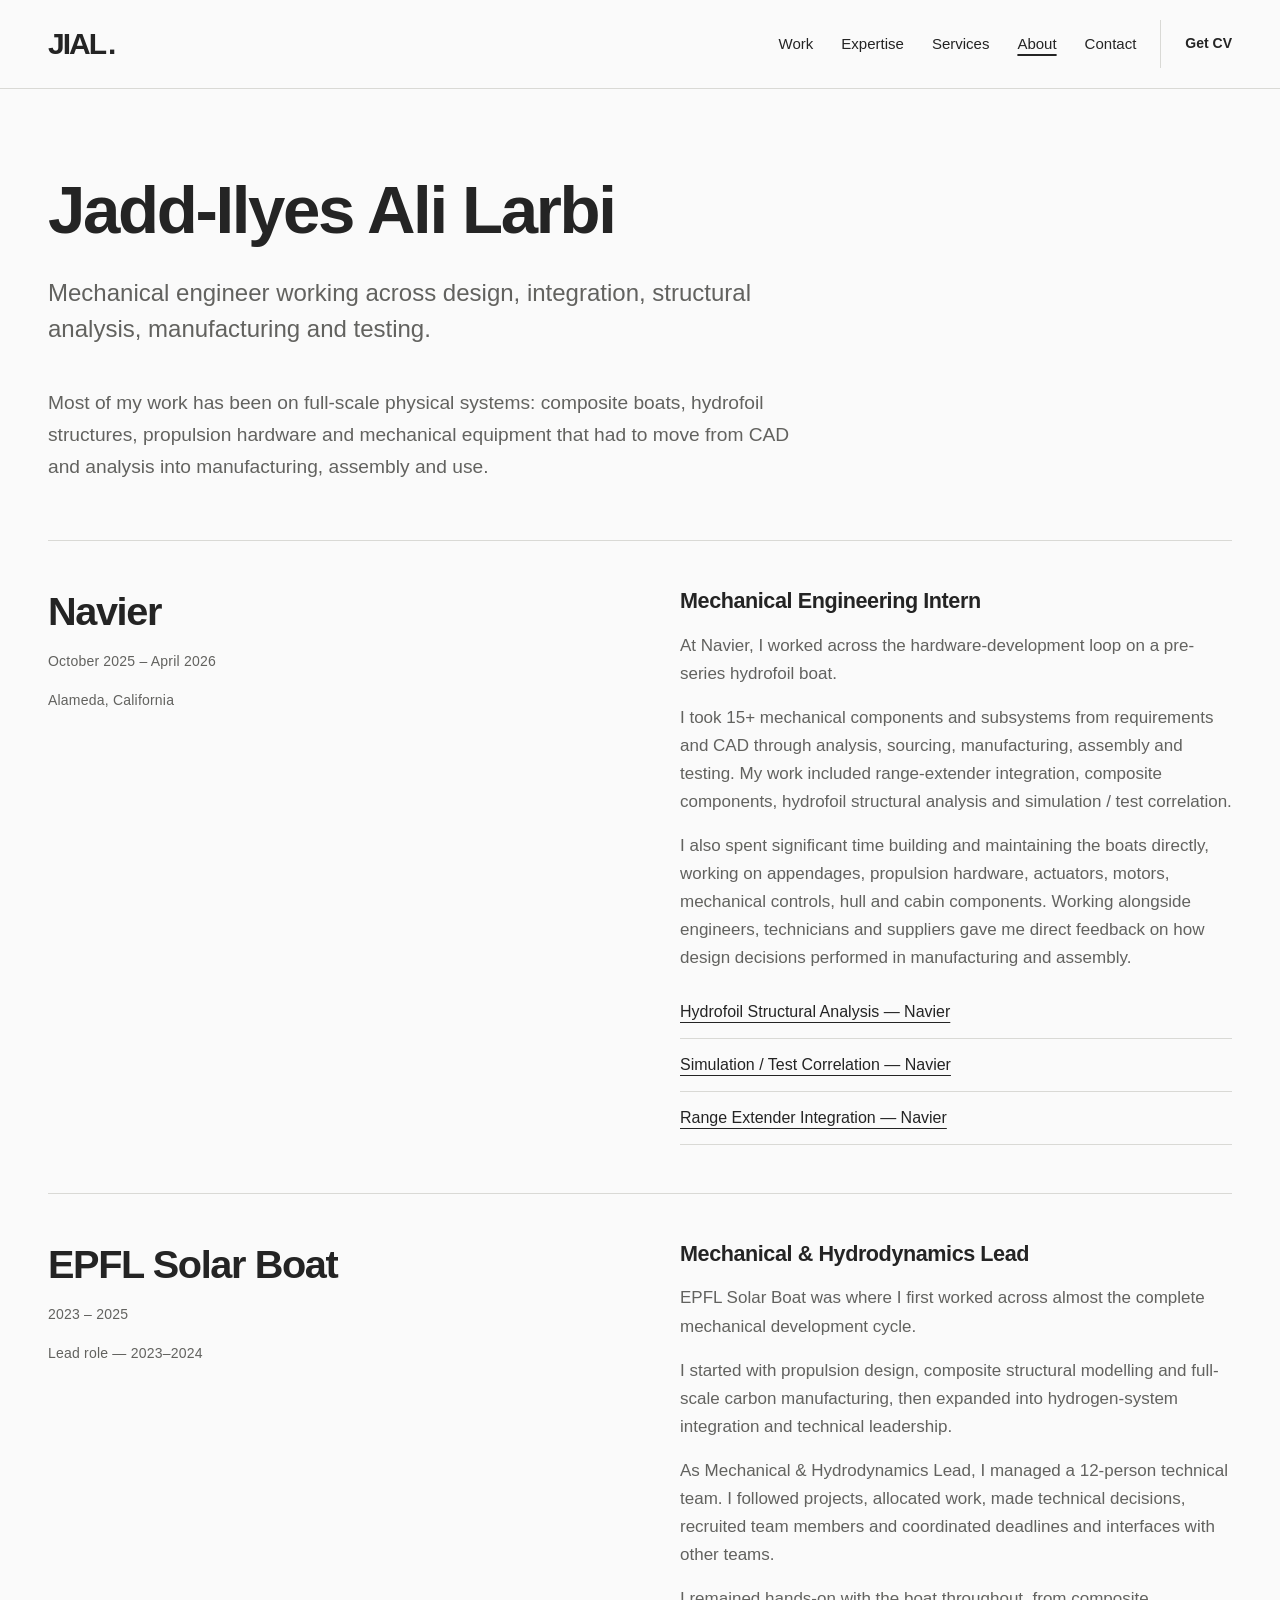
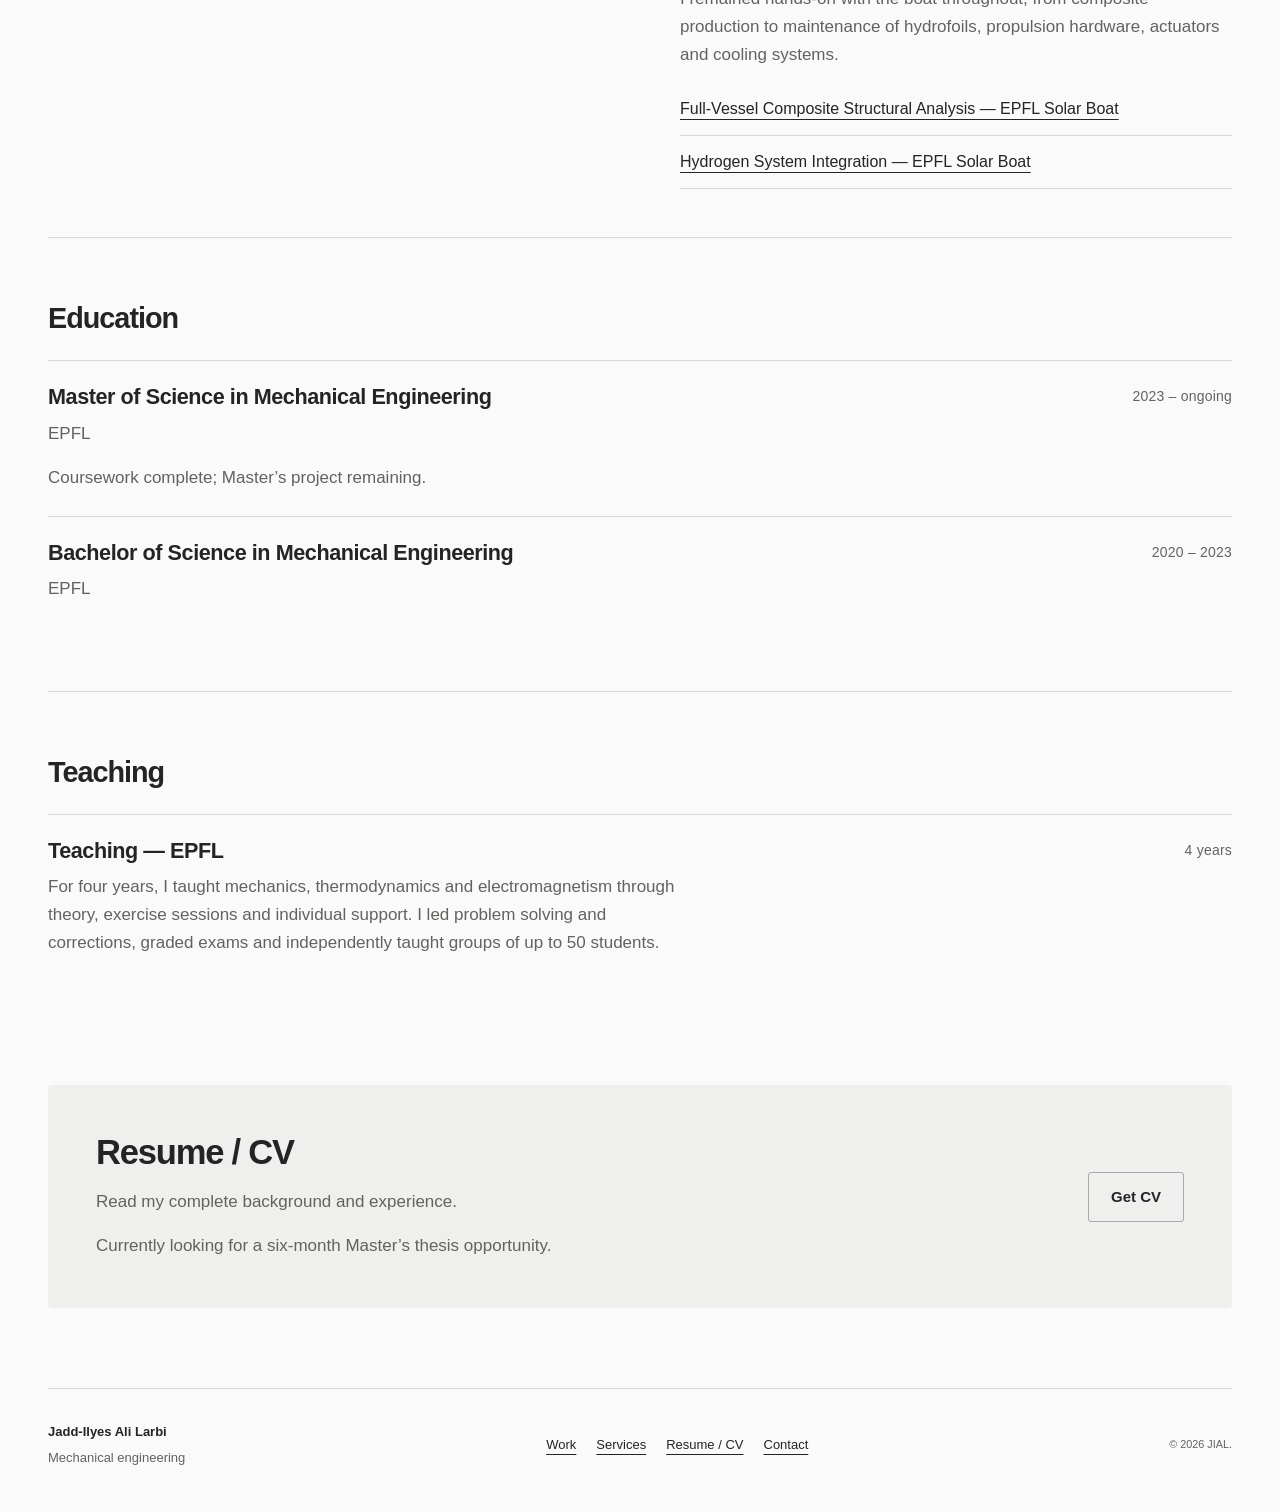
==== about/index.html @ 4fbddee2 "V1 du site" ====
<!doctype html>
<html lang="en"><head><meta charset="utf-8"><meta name="viewport" content="width=device-width, initial-scale=1"><meta name="description" content="Mechanical engineering experience at Navier and EPFL Solar Boat, with an EPFL education and four years of teaching."><meta name="theme-color" content="#fafafa"><meta property="og:title" content="About &amp; CV | JIAL."><meta property="og:description" content="Mechanical engineering experience at Navier and EPFL Solar Boat, with an EPFL education and four years of teaching."><meta property="og:type" content="website"><title>About &amp; CV | Jadd-Ilyes Ali Larbi</title><link rel="stylesheet" href="../site.css"><script defer src="../site.js"></script></head>
<body><a class="skip-link" href="#main">Skip to content</a><header class="site-header"><div class="header-inner"><a class="brand" href="../index.html" aria-label="JIAL. — Home"><span class="brand-word">JIAL</span><span class="brand-period">.</span></a><button class="menu-toggle" aria-expanded="false" aria-controls="main-nav" hidden>Menu</button><nav id="main-nav" aria-label="Main navigation"><a href="../work/index.html" >Work</a><a href="../expertise/index.html" >Expertise</a><a href="../services/index.html" >Services</a><a href="../about/index.html" aria-current="page">About</a><a href="../contact/index.html" >Contact</a></nav><a class="header-cv" href="../assets/jadd-ilyes-ali-larbi-cv.pdf" download>Get CV</a></div></header>
<main id="main" class="shell" tabindex="-1"><div class="page-heading page-heading--editorial"><h1>Jadd-Ilyes Ali Larbi</h1><p class="lead">Mechanical engineer working across design, integration, structural analysis, manufacturing and testing.</p></div><div class="about-intro"><p>Most of my work has been on full-scale physical systems: composite boats, hydrofoil structures, propulsion hardware and mechanical equipment that had to move from CAD and analysis into manufacturing, assembly and use.</p></div><section class="experience-row" id="navier"><div><h2>Navier</h2><p class="meta">October 2025 – April 2026</p><p class="meta">Alameda, California</p></div><div><h3>Mechanical Engineering Intern</h3><div class="experience-copy"><p>At Navier, I worked across the hardware-development loop on a pre-series hydrofoil boat.</p><p>I took 15+ mechanical components and subsystems from requirements and CAD through analysis, sourcing, manufacturing, assembly and testing. My work included range-extender integration, composite components, hydrofoil structural analysis and simulation / test correlation.</p><p>I also spent significant time building and maintaining the boats directly, working on appendages, propulsion hardware, actuators, motors, mechanical controls, hull and cabin components. Working alongside engineers, technicians and suppliers gave me direct feedback on how design decisions performed in manufacturing and assembly.</p></div><ul class="related-links"><li><a class="" href="../work/navier-structural-fea/index.html">Hydrofoil Structural Analysis — Navier</a></li><li><a class="" href="../work/navier-test-correlation/index.html">Simulation / Test Correlation — Navier</a></li><li><a class="" href="../work/range-extender-integration/index.html">Range Extender Integration — Navier</a></li></ul></div></section><section class="experience-row" id="solar-boat"><div><h2>EPFL Solar Boat</h2><p class="meta">2023 – 2025</p><p class="meta">Lead role — 2023–2024</p></div><div><h3>Mechanical &amp; Hydrodynamics Lead</h3><div class="experience-copy"><p>EPFL Solar Boat was where I first worked across almost the complete mechanical development cycle.</p><p>I started with propulsion design, composite structural modelling and full-scale carbon manufacturing, then expanded into hydrogen-system integration and technical leadership.</p><p>As Mechanical &amp; Hydrodynamics Lead, I managed a 12-person technical team. I followed projects, allocated work, made technical decisions, recruited team members and coordinated deadlines and interfaces with other teams.</p><p>I remained hands-on with the boat throughout, from composite production to maintenance of hydrofoils, propulsion hardware, actuators and cooling systems.</p></div><ul class="related-links"><li><a class="" href="../work/solar-boat-structural-fea/index.html">Full-Vessel Composite Structural Analysis — EPFL Solar Boat</a></li><li><a class="" href="../work/hydrogen-integration/index.html">Hydrogen System Integration — EPFL Solar Boat</a></li></ul></div></section><section class="section education" id="education"><h2>Education</h2><div class="education-list"><article id="epfl-master"><div><h3>Master of Science in Mechanical Engineering</h3><p>EPFL</p><p>Coursework complete; Master’s project remaining.</p></div><p class="meta">2023 – ongoing</p></article><article id="epfl-bachelor"><div><h3>Bachelor of Science in Mechanical Engineering</h3><p>EPFL</p></div><p class="meta">2020 – 2023</p></article></div></section><section class="section teaching" id="teaching"><h2>Teaching</h2><article><div><h3>Teaching — EPFL</h3><p>For four years, I taught mechanics, thermodynamics and electromagnetism through theory, exercise sessions and individual support. I led problem solving and corrections, graded exams and independently taught groups of up to 50 students.</p></div><p class="meta">4 years</p></article></section><section class="closing" id="resume"><div><h2>Resume / CV</h2><p>Read my complete background and experience.</p><p>Currently looking for a six-month Master’s thesis opportunity.</p></div><a class="button secondary" href="../assets/jadd-ilyes-ali-larbi-cv.pdf" download>Get CV</a></section></main>
<footer class="shell site-footer"><div><strong>Jadd-Ilyes Ali Larbi</strong><p>Mechanical engineering</p></div><nav aria-label="Footer navigation"><a class="" href="../work/index.html">Work</a><a class="" href="../services/index.html">Services</a><a class="" href="../about/index.html#resume">Resume / CV</a><a class="" href="../contact/index.html">Contact</a></nav><small>© 2026 JIAL.</small></footer></body></html>
---- site.css ----
:root{--paper:#fafafa;--surface:#efefed;--ink:#242424;--muted:#62625f;--line:#d9d9d5;--dark:#272827;--white:#fff;--max:1240px;font-family:'Segoe UI',Helvetica,Arial,sans-serif;color:var(--ink);background:var(--paper);font-synthesis:none}
*{box-sizing:border-box}html{scroll-padding-top:110px}body{margin:0;font-size:17px;line-height:1.65}a{color:inherit;text-underline-offset:5px}button{font:inherit;cursor:pointer}img{max-width:100%;display:block}h1,h2,h3,p,figure{margin:0}h1,h2,h3{line-height:1.12;font-weight:600;letter-spacing:-.035em}h1{font-size:clamp(2.5rem,5.9vw,5.5rem);max-width:1050px}h2{font-size:clamp(1.8rem,3.1vw,2.8rem)}h3{font-size:1.35rem;letter-spacing:-.02em}p{max-width:68ch}p+p{margin-top:16px}p{color:var(--muted)}[hidden]{display:none!important}:focus-visible{outline:3px solid #5a6381;outline-offset:5px}.shell{width:min(var(--max),calc(100% - 96px));margin-inline:auto}.site-header{position:sticky;top:0;z-index:10;background:var(--paper);border-bottom:1px solid var(--line)}.header-inner{width:min(var(--max),calc(100% - 96px));min-height:88px;margin:auto;display:flex;align-items:center;justify-content:space-between;gap:24px}.brand{font-size:30px;letter-spacing:-2px;font-weight:750;text-decoration:none}.header-inner nav{display:flex;align-items:center;gap:28px;font-size:15px}.header-inner nav a{text-decoration:none;padding:12px 0}.header-inner nav a:hover,.header-inner nav a[aria-current]{text-decoration:underline;text-decoration-thickness:2px}.nav-cv{border-left:1px solid var(--line);padding-left:28px!important}.menu-toggle{display:none;background:none;border:1px solid var(--line);padding:8px 14px;min-height:44px}.skip-link{position:fixed;top:-80px;left:16px;z-index:30;background:var(--ink);color:white;padding:12px}.skip-link:focus{top:8px}.meta{font-size:14px;letter-spacing:.015em}.hero{padding:clamp(64px,8vw,120px) 0 80px}.hero>.meta{margin-bottom:30px;font-size:18px;color:var(--ink)}.hero h1{max-width:1150px}.hero-bottom{display:grid;grid-template-columns:1.8fr 1fr;gap:80px;margin-top:42px;align-items:end}.lead{font-size:clamp(1.2rem,2vw,1.5rem);line-height:1.5;max-width:760px}.hero-bottom .lead{color:var(--ink);margin-bottom:12px}.hero-pitch{max-width:530px}.actions{display:flex;gap:12px;align-items:center;flex-wrap:wrap;margin-top:28px}.button{display:inline-flex;align-items:center;justify-content:center;padding:13px 22px;background:var(--ink);color:white;border:1px solid var(--ink);border-radius:3px;min-height:48px;text-decoration:none;font-size:15px;font-weight:600;line-height:1.5;transition:background .18s,color .18s}.button:hover{background:#454545}.button.secondary{background:transparent;color:var(--ink);border-color:#aaa}.button.secondary:hover{background:var(--surface)}.availability{border-left:2px solid var(--line);padding-left:24px;font-size:14px;max-width:310px}.availability p{margin:10px 0}.status-dot{display:block;width:7px;height:7px;border-radius:50%;background:var(--ink)}.section{padding-block:64px;border-top:1px solid var(--line)}.section-heading{display:flex;justify-content:space-between;align-items:end;gap:24px;margin-bottom:42px}.section-heading .meta{margin-bottom:14px}.text-link{font-size:15px;font-weight:600;display:inline-block;padding:12px 0}.project-row{display:grid;grid-template-columns:minmax(0,1.35fr) minmax(0,1fr);gap:52px;align-items:center;padding-block:32px}.project-row+.project-row{border-top:1px solid var(--line);margin-top:24px;padding-top:48px}.project-copy h2{margin:14px 0 18px;font-size:clamp(1.7rem,3vw,2.65rem)}.project-copy h2 a{text-decoration:none}.project-copy h2 a:hover{text-decoration:underline}.tags{display:flex;gap:8px;flex-wrap:wrap;padding:0;list-style:none;margin:22px 0}.tags li{font-size:13px;padding:5px 10px;border:1px solid var(--line);border-radius:3px;color:var(--muted)}.figure{background:var(--surface);min-width:0;overflow:hidden;border-radius:4px}.figure img{width:100%;height:auto;object-fit:contain;background:white}.figure figcaption{padding:14px 20px;font-size:12px;color:var(--muted);line-height:1.55}.technical-dark{background:var(--dark);color:#fafafa}.technical-dark figcaption{color:#c7c7c2}.media-placeholder{min-height:275px;display:flex;flex-direction:column;align-items:center;justify-content:center;text-align:center;padding:32px;gap:10px}.media-placeholder strong{font-weight:500;font-size:20px}.media-placeholder>span:last-child{font-size:13px;opacity:.7}.placeholder-cross{font-size:35px;font-weight:200;opacity:.4}.large-figure{margin-top:36px}.large-figure img{max-height:680px}.large-figure .media-placeholder{min-height:400px}.large-figure .portrait{min-height:510px}.expertise-preview{display:grid;grid-template-columns:repeat(2,minmax(0,1fr));gap:40px 72px}.expertise-preview h3{margin-bottom:14px}.expertise-preview h3 a{text-decoration:none}.expertise-preview p{margin-bottom:16px}.background{display:grid;grid-template-columns:1.2fr 1fr;gap:100px}.background h2{margin:16px 0 24px}.background article{padding:22px 0;border-bottom:1px solid var(--line)}.background article h3{margin-bottom:10px}.closing{padding:48px;background:var(--surface);border-radius:4px;margin:40px 0 80px;display:flex;justify-content:space-between;align-items:center;gap:36px}.closing h2{font-size:clamp(1.8rem,2.7vw,2.4rem);margin-bottom:16px}.closing .actions{margin-top:0}.closing>.button{flex-shrink:0}.site-footer{padding:32px 0 44px;border-top:1px solid var(--line);display:flex;align-items:center;justify-content:space-between;gap:26px;font-size:13px}.site-footer nav{display:flex;gap:20px;flex-wrap:wrap}.site-footer strong{font-weight:600}.site-footer p{margin-top:4px}.site-footer small{color:var(--muted)}.page-heading{padding:72px 0 36px}.page-heading>.meta{margin-bottom:24px}.page-heading .lead{margin-top:28px}.filters{display:flex;flex-wrap:wrap;gap:8px;margin:12px 0 18px}.filters button{border:1px solid var(--line);background:transparent;color:var(--ink);padding:10px 15px;border-radius:3px;font-size:14px;min-height:44px}.filters button[aria-pressed=true]{background:var(--ink);color:#fff;border-color:var(--ink)}.result-count{font-size:14px;margin-bottom:20px}.jump-links{display:flex;flex-wrap:wrap;gap:12px 24px;margin:24px 0 48px;font-size:15px}.jump-links a{padding:10px 0}.expertise-section,.service-row,.experience-row{display:grid;grid-template-columns:minmax(0,1fr) minmax(0,1fr);gap:80px;padding:48px 0;border-top:1px solid var(--line)}.expertise-section h2,.service-row h3,.experience-row h3{margin-bottom:18px}.expertise-section p{max-width:520px}.related-links{padding:0;list-style:none;margin:14px 0 0}.related-links li{padding:12px 0;border-bottom:1px solid var(--line)}.related-links a{font-size:16px}.service-row:first-of-type{margin-top:36px}.reading{max-width:740px;margin-bottom:48px}.reading h2{margin-bottom:24px}.experience-row .meta{margin-top:16px}.contact-email{display:inline-block;font-size:clamp(1.1rem,3.2vw,2.5rem);overflow-wrap:anywhere;margin:0 0 24px}.contact-paths{display:grid;grid-template-columns:1fr 1fr;gap:64px;margin:64px 0}.contact-paths section{border-top:1px solid var(--line);padding-top:32px}.contact-paths h2{font-size:1.8rem;margin-bottom:20px}.contact-paths .button{margin-top:24px}.contact-paths .text-link{display:block;width:fit-content}.breadcrumbs{display:flex;gap:14px;align-items:center;padding-top:32px;font-size:14px}.breadcrumbs+.page-heading{padding-top:32px}.draft-note,.confidential-note{font-size:14px;max-width:780px;margin-top:16px}.confidential-note{border-left:2px solid var(--line);padding-left:16px}.case-layout{display:grid;grid-template-columns:240px minmax(0,1fr);gap:80px;padding-top:64px}.case-nav{align-self:start;position:sticky;top:120px;display:flex;flex-direction:column;gap:8px;font-size:14px}.case-nav .meta{margin-bottom:12px}.case-nav a{padding:5px 0;text-decoration:none}.case-nav a:hover{text-decoration:underline}.case-section{padding:0 0 44px;margin-bottom:32px;border-bottom:1px solid var(--line);scroll-margin-top:112px}.case-section h2{font-size:1.7rem;margin-bottom:20px}.case-section p{max-width:68ch}.contribution{background:var(--surface);padding:32px;border:none;border-radius:4px}main{min-height:65vh}main:focus{outline:none}
@media(min-width:1100px){.project-row:nth-child(even) .figure{order:2}.project-row:nth-child(even){grid-template-columns:minmax(0,1fr) minmax(0,1.35fr)}}
@media(max-width:1000px){.header-inner nav{gap:18px}.nav-cv{padding-left:18px!important}.shell,.header-inner{width:calc(100% - 56px)}.hero-bottom{gap:40px}.project-row{gap:32px}.background{gap:48px}.closing{padding:32px;display:block}.closing .actions,.closing>.button{margin-top:24px}.case-layout{grid-template-columns:190px minmax(0,1fr);gap:40px}.site-footer{flex-wrap:wrap}.expertise-section,.service-row,.experience-row{gap:40px}}
@media(max-width:760px){html{scroll-padding-top:88px}.shell,.header-inner{width:calc(100% - 36px)}.header-inner{min-height:72px;flex-wrap:wrap;gap:0}.header-inner nav{width:100%;flex-wrap:wrap;gap:0 22px;padding:12px 0 20px}.header-inner nav a{min-height:44px}.js .menu-toggle{display:block}.js .header-inner nav{display:none}.js .header-inner nav.is-open{display:flex}.nav-cv{border-left:0;padding-left:0!important}.hero{padding:52px 0}.hero h1{font-size:clamp(2.6rem,9.4vw,4rem)}.desktop-break{display:none}.hero-bottom{grid-template-columns:1fr;gap:32px;margin-top:30px}.availability{max-width:none}.section{padding-block:42px}.section-heading{align-items:start;flex-direction:column;gap:8px;margin-bottom:18px}.project-row{grid-template-columns:1fr;gap:24px;padding-block:20px}.project-row+.project-row{margin-top:20px;padding-top:32px}.media-placeholder{min-height:230px}.project-copy h2{font-size:1.9rem}.expertise-preview{grid-template-columns:1fr;gap:32px}.background,.expertise-section,.service-row,.experience-row{grid-template-columns:1fr;gap:24px}.background{gap:20px}.closing{padding:26px 22px;margin:28px 0 48px}.closing .actions{align-items:stretch;flex-direction:column}.page-heading{padding:48px 0 28px}.page-heading h1{font-size:clamp(2.4rem,9vw,3.6rem)}.contact-paths{grid-template-columns:1fr;gap:40px;margin:40px 0}.case-layout{grid-template-columns:1fr;gap:36px;padding-top:36px}.case-nav{position:static;display:flex;flex-direction:row;flex-wrap:wrap;gap:8px 18px;border-bottom:1px solid var(--line);padding-bottom:24px}.case-nav .meta{width:100%}.large-figure .media-placeholder{min-height:280px}.large-figure .portrait{min-height:380px}.contribution{padding:24px}.site-footer{align-items:start;flex-direction:column;gap:18px}.site-footer nav a{padding:8px 0}.figure figcaption{padding:12px 16px}.jump-links{margin-bottom:28px}.tags{gap:6px}.service-row,.experience-row,.expertise-section{padding-block:32px}}
@media(prefers-reduced-motion:reduce){*,*::before,*::after{scroll-behavior:auto!important;transition:none!important}}
@media(max-width:760px){.education-list article,.teaching article{grid-template-columns:1fr;gap:8px}.education-list .meta,.teaching .meta{text-align:left}.about-intro{margin-bottom:36px}.service-deliverables{padding:20px}}
.media-block{margin-top:28px;display:grid;gap:24px;align-items:start}.media-pair,.media-split{grid-template-columns:repeat(2,minmax(0,1fr))}.media-copy{padding:24px;align-self:center}.media-full img{max-height:800px;object-fit:contain}.media-pair img,.media-split img{height:auto}@media(max-width:760px){.media-pair,.media-split{grid-template-columns:1fr}.media-copy{padding:8px 0}}
/* Content refinement: retain the existing type, palette and project layout. */
.header-inner nav{margin-left:auto}.header-cv{flex-shrink:0;font-size:14px;font-weight:600;padding:12px 0 12px 24px;border-left:1px solid var(--line);text-decoration:none;min-height:44px}.header-cv:hover{text-decoration:underline}
.expertise-preview{grid-template-columns:repeat(6,minmax(0,1fr));gap:36px}.expertise-preview article{grid-column:span 2}.expertise-preview article:nth-last-child(-n+2){grid-column:span 3}.expertise-preview .related-links a{font-size:14px}.expertise-preview .related-links li{border:0;padding:4px 0}.expertise-preview h3{line-height:1.3}
.card-fact{font-size:15px;line-height:1.6}.card-fact strong{font-weight:600;color:var(--ink);display:block}.card-fact+p{margin-top:12px}.services-list{margin-top:40px}.service-output{font-size:15px}.service-output strong{color:var(--ink)}
.expertise-positioning,.service-positioning{font-size:1.12rem;line-height:1.5;color:var(--ink);margin-bottom:18px}.evidence-heading{margin-top:32px}.service-row h4{font-size:14px;line-height:1.4;letter-spacing:.015em;margin:26px 0 10px}.service-examples ul{margin:0;padding-left:20px;color:var(--muted)}.service-examples li+li{margin-top:6px}.service-deliverables{padding:22px 24px;background:var(--surface);margin-bottom:24px}.service-deliverables h4{margin-top:0;color:var(--ink)}.service-deliverables p{font-size:15px}.services-intro{margin-bottom:8px}.about-intro{max-width:820px;margin:8px 0 58px}.about-intro p{font-size:clamp(1.08rem,1.5vw,1.24rem);line-height:1.65;max-width:72ch}.experience-copy p{max-width:70ch}.education-list article,.teaching article{display:grid;grid-template-columns:minmax(0,1fr) auto;gap:36px;padding:24px 0;border-top:1px solid var(--line)}.education-list article:first-child{margin-top:8px}.education-list .meta,.teaching .meta{text-align:right;white-space:nowrap}.teaching h2{font-size:1.8rem;margin-bottom:26px}.teaching h3{margin-bottom:10px}
.page-heading--editorial{padding-top:clamp(56px,6.5vw,88px);padding-bottom:32px}.page-heading--editorial h1{font-size:clamp(2.5rem,5.25vw,5rem);max-width:1120px}.home-work .section-heading{margin-bottom:clamp(36px,4vw,54px)}.home-background{padding-top:clamp(72px,7.5vw,104px);gap:clamp(56px,7vw,88px)}.button.tertiary{background:#e9e9e6;border-color:#c7c7c2;box-shadow:none}.button.tertiary:hover{background:#dfdfdb;border-color:#aaa}.deliverable-list{margin:0;padding-left:20px;color:var(--muted);font-size:15px}.deliverable-list li+li{margin-top:6px}.jump-links a+a{margin-left:0}
@media(max-width:760px){.page-heading--editorial{padding-top:44px}.page-heading--editorial h1{font-size:clamp(2.3rem,8.4vw,3.35rem)}.home-work .section-heading{margin-bottom:28px}.home-background{padding-top:62px}}
.project-essentials{display:grid;grid-template-columns:1fr 1fr;gap:24px 40px;margin:8px 0 28px}.project-essentials h2{font-size:1.15rem;letter-spacing:-.015em;margin-bottom:12px}.project-essentials p{font-size:16px}.essential-contribution{grid-column:1/-1;border-left:3px solid var(--ink);padding:8px 0 8px 22px}.project-essentials .essential-contribution p{max-width:85ch}
.technical-details{margin-top:36px;max-width:900px}.technical-details>h2{margin-bottom:24px}.technical-details details{border-bottom:1px solid var(--line)}.technical-details summary{padding:20px 6px;cursor:pointer;font-size:18px;font-weight:600;min-height:48px}.technical-details summary:hover{background:var(--surface)}.detail-content{padding:0 6px 28px}.detail-content p{max-width:72ch}.contributions{padding-left:20px;color:var(--muted);margin:22px 0}.contributions li+li{margin-top:12px}.additional-experience h2,.education h2{font-size:1.8rem;margin-bottom:26px}.additional-experience article+article{margin-top:24px}.additional-experience h3{font-size:1.1rem;margin-bottom:10px}.additional-experience .meta{margin-bottom:8px}.education h3{margin-bottom:10px}.filter-evidence{padding:24px;background:var(--surface)}
/* Targeted homepage/header polish — 5 October 2026. */
.brand{margin-right:clamp(28px,4vw,68px)}
.header-cv.cv-pending,.hero-cv.cv-pending,.button.cv-pending{cursor:not-allowed;opacity:.52}
.hero-cv{display:inline-flex;align-items:center;min-height:48px;padding:10px 4px;color:var(--ink);font-size:15px;font-weight:600;text-decoration:underline;text-underline-offset:5px}
.hero-support .lead{font-size:clamp(1.35rem,2.1vw,1.7rem);font-weight:600;line-height:1.35}
.hero-support .hero-pitch{font-size:clamp(1.08rem,1.5vw,1.25rem);line-height:1.65;max-width:620px}
.availability{font-size:16px}.availability p{color:var(--ink);line-height:1.5;margin:0 0 12px}.availability a{font-size:15px;font-weight:600}
.home-chapter{padding-top:clamp(80px,9vw,120px);padding-bottom:clamp(76px,8vw,108px)}
.home-chapter .section-heading{margin-bottom:clamp(44px,5vw,68px)}
.home-chapter .section-heading h2{font-size:clamp(2.25rem,3.8vw,3.5rem)}
.chapter-link{font-size:18px;padding-block:10px}
.home-expertise{margin-top:clamp(36px,5vw,72px)}
.home-background{margin-top:clamp(28px,4vw,56px);padding-top:clamp(84px,9vw,124px)}
.home-background h2{margin:0 0 24px;font-size:clamp(2.25rem,3.8vw,3.5rem)}
@media(max-width:1000px){.header-inner{gap:16px}.header-inner nav{gap:16px}.header-cv{padding-left:16px}.expertise-preview{grid-template-columns:repeat(2,minmax(0,1fr))}.expertise-preview article,.expertise-preview article:nth-last-child(-n+2){grid-column:auto}.expertise-preview article:last-child{grid-column:1/-1}}
@media(max-width:760px){.header-inner{gap:0 14px}.brand{order:0;margin-right:auto}.header-cv{order:1;border:0;padding:12px 0}.menu-toggle{order:2}.header-inner nav{order:3;margin-left:0}.hero-support .lead{font-size:1.28rem}.hero-support .hero-pitch{font-size:1.05rem}.hero-cv{min-height:44px}.availability{font-size:15px}.home-chapter{padding-top:68px;padding-bottom:64px}.home-chapter .section-heading{margin-bottom:32px}.home-chapter .section-heading h2,.home-background h2{font-size:2.25rem}.home-expertise,.home-background{margin-top:28px}.home-background{padding-top:72px}.chapter-link{font-size:16px}.expertise-preview{grid-template-columns:1fr}.expertise-preview article:last-child{grid-column:auto}.project-essentials{grid-template-columns:1fr;gap:24px}.essential-contribution{grid-column:auto}.technical-details summary{font-size:17px}.technical-details{margin-top:28px}}
/* Requested finishing pass: logo punctuation, CV CTA and expertise modules. */
.brand{letter-spacing:0}.brand-word{letter-spacing:-2px}.brand-period{display:inline-block;margin-left:.1em}
.button.tertiary{background:var(--surface);color:var(--ink);border-color:var(--surface);box-shadow:inset 0 0 0 1px rgba(18,18,17,.04)}.button.tertiary:hover{background:#e5e5e2}
.hero-cv{padding:13px 22px;text-decoration:none}
.expertise-preview{grid-template-columns:repeat(6,minmax(0,1fr));gap:52px 34px}.expertise-preview .expertise-module{grid-column:span 2;min-width:0;display:flex;flex-direction:column}.expertise-preview .expertise-module:nth-child(4){grid-column:2/span 2}.expertise-preview .expertise-module:nth-child(5){grid-column:4/span 2}.expertise-media{width:100%;aspect-ratio:16/10;overflow:hidden;background:var(--surface);margin-bottom:24px}.expertise-media img{width:100%;height:100%;object-fit:cover}.expertise-media-placeholder{height:100%;display:flex;align-items:flex-end;padding:18px;color:var(--muted);font:600 11px/1.2 ui-monospace,SFMono-Regular,Consolas,monospace;letter-spacing:.1em;text-transform:uppercase;border:1px solid var(--line)}.expertise-preview h3{margin:0 0 14px}.expertise-preview p{margin:0 0 24px}.expertise-preview .related-links{margin-top:auto;align-self:flex-start}
@media(max-width:1000px){.expertise-preview{grid-template-columns:repeat(4,minmax(0,1fr));gap:46px 28px}.expertise-preview .expertise-module,.expertise-preview .expertise-module:nth-child(4){grid-column:span 2}.expertise-preview .expertise-module:nth-child(5){grid-column:2/span 2}}
@media(max-width:760px){.expertise-preview{grid-template-columns:1fr;gap:42px}.expertise-preview .expertise-module,.expertise-preview .expertise-module:nth-child(4),.expertise-preview .expertise-module:nth-child(5){grid-column:1}.expertise-media{margin-bottom:20px}}
/* Structural FEA case study — scoped to the long-form project composition. */
.project-meta{display:grid;grid-template-columns:1fr .55fr 1.45fr;margin:0 0 48px;border-block:1px solid var(--line)}.project-meta>div{padding:18px 24px 18px 0}.project-meta>div+div{border-left:1px solid var(--line);padding-left:24px}.project-meta dt{font-size:12px;color:var(--muted);margin-bottom:4px}.project-meta dd{margin:0;font-size:15px;font-weight:600}.case-study{margin-top:72px}.case-study-section{display:grid;grid-template-columns:minmax(220px,.7fr) minmax(0,1.55fr);gap:clamp(44px,7vw,96px);padding:76px 0;border-top:1px solid var(--line);scroll-margin-top:112px}.case-study-section>h2{font-size:clamp(1.55rem,2.4vw,2.15rem);max-width:330px}.case-study-body{max-width:780px}.case-study-body p{max-width:72ch}.case-study-body p+p{margin-top:20px}.case-study-callout{background:var(--surface);border-top:0;padding-inline:48px;margin-bottom:28px}.case-study-list{margin:24px 0 0;padding-left:20px;color:var(--muted)}.case-study-list li+li{margin-top:13px}.case-study-visual{margin-top:36px}.case-study-visual .figure{background:var(--paper);border:1px solid var(--line)}.load-case-list{display:flex;flex-wrap:wrap;gap:8px;list-style:none;padding:0;margin:0 0 30px}.load-case-list li{border:1px solid var(--line-strong,#aaa);padding:7px 12px;border-radius:3px;font-size:14px;font-weight:600}.test-comparison{width:100%;margin:32px 0;border-collapse:collapse;font-variant-numeric:tabular-nums}.test-comparison caption{text-align:left;padding-bottom:12px;font-weight:600}.test-comparison th,.test-comparison td{padding:15px 12px;text-align:left;border-bottom:1px solid var(--line)}.test-comparison thead th{font-size:12px;color:var(--muted);font-weight:500}.test-comparison tbody th{font-size:14px;font-weight:600}.test-comparison td{font-size:15px}.project-proofs{border-top:1px solid var(--line)}.project-proof{display:grid;grid-template-columns:minmax(150px,.55fr) minmax(0,1.45fr);gap:24px;padding:20px 0;border-bottom:1px solid var(--line)}.project-proof h3{font-size:1rem}.project-proof p{font-size:15px;color:var(--ink)}
@media(max-width:1000px){.case-study-section{grid-template-columns:minmax(180px,.65fr) minmax(0,1.5fr);gap:40px}.case-study-callout{padding-inline:32px}}
@media(max-width:760px){.project-meta{grid-template-columns:1fr;margin-bottom:32px}.project-meta>div{padding:14px 0}.project-meta>div+div{border-left:0;border-top:1px solid var(--line);padding-left:0}.case-study{margin-top:48px}.case-study-section{grid-template-columns:1fr;gap:24px;padding:52px 0}.case-study-section>h2{max-width:none}.case-study-callout{padding:32px 22px}.test-comparison th,.test-comparison td{padding:12px 6px;font-size:12px}.project-proof{grid-template-columns:1fr;gap:6px}}
@media print{.site-header,.site-footer,.actions,.case-nav,.filters,.closing{display:none}.shell{width:100%}.case-layout{display:block}.section,.case-section{break-inside:avoid}body{font-size:11pt;background:white}.page-heading{padding-top:0}details::details-content{content-visibility:visible}details .detail-content{display:block}}

/* Final project visuals: preserve complete technical geometry in stable frames. */
.project-row .figure{aspect-ratio:16/10}
.project-row .figure img{width:100%;height:100%;object-fit:contain;object-position:center;background:#fff}
.large-figure.figure-contain img{width:100%;max-height:760px;object-fit:contain;object-position:center;background:#fff}
.large-figure.figure-portrait img{height:min(72vh,760px);width:100%}
.expertise-media-contain img{object-fit:contain;object-position:center;background:#fff}

/* Contact: direct channels first, with the QR code as a practical visual anchor. */
.contact-direct{display:grid;grid-template-columns:minmax(0,1fr) minmax(300px,420px);gap:clamp(48px,8vw,112px);align-items:start;margin:32px 0 72px;padding-top:40px;border-top:1px solid var(--line)}
.contact-details{display:grid;gap:42px}.contact-details .meta{margin-bottom:10px;color:var(--muted)}
.contact-phone>a:first-of-type{display:inline-block;font-size:clamp(2rem,4.8vw,4rem);line-height:1.08;font-weight:600;letter-spacing:-.04em;text-decoration:none}
.contact-phone>a:first-of-type:hover{text-decoration:underline}.contact-phone p:not(.meta){margin-top:16px;color:var(--ink)}
.contact-phone .text-link{margin-top:4px}.contact-qr{width:100%;max-width:420px;justify-self:end}
.contact-qr img{width:100%;height:auto;background:#fff}.contact-qr figcaption{margin-top:12px;font-size:13px;color:var(--muted)}
@media(max-width:760px){.contact-direct{grid-template-columns:1fr;gap:42px;margin-bottom:52px}.contact-qr{justify-self:start;max-width:360px}.contact-phone>a:first-of-type{font-size:clamp(2rem,10vw,3.2rem)}}

/* Project case-study primitives — each variant keeps its own narrative rhythm. */
.case-grid{display:grid;grid-template-columns:repeat(2,minmax(0,1fr));gap:1px;background:var(--line);border:1px solid var(--line)}.case-grid>section{background:var(--paper);padding:26px}.case-grid h3,.tradeoff-grid h3{font-size:1rem;margin:0 0 10px}.case-grid p,.tradeoff-grid p{font-size:15px;margin:0;color:var(--muted)}
.case-study--hydrogen .case-study-callout{background:#f1eee7}.case-study--hydrogen .case-grid>section{background:#f8f6f0}.process-flow{display:grid;grid-template-columns:repeat(4,minmax(0,1fr));list-style:none;padding:0;margin:36px 0 0;border-block:1px solid var(--line)}.process-flow li{position:relative;padding:20px 18px;min-height:126px}.process-flow li+li{border-left:1px solid var(--line)}.process-flow li+li::before{content:'→';position:absolute;left:-8px;top:20px;background:var(--paper);color:var(--muted)}.process-flow span{font:600 11px/1 ui-monospace,SFMono-Regular,Consolas,monospace;color:var(--muted)}.process-flow p{margin:24px 0 0;font-size:14px;color:var(--ink)}.tradeoff-grid{display:grid;grid-template-columns:repeat(2,minmax(0,1fr));gap:28px 42px}.tradeoff-grid section{border-top:1px solid var(--line);padding-top:18px}
.case-study--hydrofoil .case-study-callout{background:#eceff0}.scale-strip{display:grid;grid-template-columns:repeat(2,minmax(120px,.6fr)) minmax(220px,1.2fr);gap:1px;margin-top:34px;background:var(--line);border:1px solid var(--line)}.scale-strip>div,.scale-strip>p{background:var(--paper);padding:24px;margin:0}.scale-strip strong{display:block;font-size:clamp(1.55rem,3vw,2.35rem);letter-spacing:-.04em}.scale-strip span{display:block;margin-top:4px;font-size:12px;color:var(--muted);text-transform:uppercase;letter-spacing:.08em}.scale-strip>p{display:flex;align-items:flex-end;font-size:13px;color:var(--muted)}.analysis-scope{display:grid;grid-template-columns:repeat(2,minmax(0,1fr));margin-top:36px;border-top:1px solid var(--line);border-left:1px solid var(--line)}.analysis-scope section{padding:22px;border-right:1px solid var(--line);border-bottom:1px solid var(--line)}.analysis-scope h3{font-size:.95rem;margin:0 0 10px}.analysis-scope p{font-size:14px;margin:0;color:var(--muted)}.decision-panel{border-left:4px solid var(--ink);padding:8px 0 8px 30px}.decision-panel p:first-child{font-size:1.08rem;color:var(--ink)}
.case-study--correlation .case-study-callout{background:#ebeeec}.correlation-flow{display:grid;grid-template-columns:repeat(4,minmax(0,1fr));list-style:none;padding:0;margin:38px 0 0;counter-reset:steps}.correlation-flow li{position:relative;padding:18px 18px 20px;border-top:2px solid var(--ink)}.correlation-flow li::after{content:'';position:absolute;right:-5px;top:-6px;width:10px;height:10px;background:var(--ink);border-radius:50%;z-index:1}.correlation-flow li:last-child::after{display:none}.correlation-flow span{font:600 11px/1 ui-monospace,SFMono-Regular,Consolas,monospace;color:var(--muted)}.correlation-flow p{font-size:14px;margin:18px 0 0;color:var(--ink)}.uncertainty-grid{display:grid;grid-template-columns:repeat(6,minmax(0,1fr));gap:1px;background:var(--line);border:1px solid var(--line)}.uncertainty-grid section{grid-column:span 2;background:var(--paper);padding:24px}.uncertainty-grid section:nth-child(4){grid-column:2/span 2}.uncertainty-grid h3{font-size:1rem;margin:0 0 10px}.uncertainty-grid p{font-size:14px;margin:0;color:var(--muted)}.correlation-conclusions{display:grid;grid-template-columns:repeat(2,minmax(0,1fr));gap:1px;background:var(--line);border:1px solid var(--line);margin-bottom:32px}.correlation-conclusions section{padding:28px;background:var(--paper)}.correlation-conclusions .conclusion-2{background:var(--ink);color:var(--paper)}.correlation-conclusions h3{font-size:1.1rem;margin:8px 0 18px}.correlation-conclusions p{font-size:15px;margin:0}.correlation-conclusions .meta{font-size:11px}.correlation-conclusions .conclusion-2 .meta{color:#aaa}
.case-study--range-extender .case-study-callout{background:#f0ece6}.constraint-rail{border-top:1px solid var(--line)}.constraint-rail section{display:grid;grid-template-columns:44px minmax(0,1fr);gap:18px;padding:18px 0;border-bottom:1px solid var(--line)}.constraint-rail span{font:600 11px/1 ui-monospace,SFMono-Regular,Consolas,monospace;color:var(--muted);padding-top:5px}.constraint-rail h3{font-size:1rem;margin:0 0 7px}.constraint-rail p{font-size:14px;margin:0;color:var(--muted)}.development-loop{display:grid;grid-template-columns:repeat(3,minmax(0,1fr));list-style:none;padding:0;margin:0;border-top:1px solid var(--line);border-left:1px solid var(--line);counter-reset:loop}.development-loop li{position:relative;min-height:170px;padding:52px 22px 24px;border-right:1px solid var(--line);border-bottom:1px solid var(--line);counter-increment:loop}.development-loop li::before{content:counter(loop,decimal-leading-zero);position:absolute;top:20px;left:22px;font:600 11px/1 ui-monospace,SFMono-Regular,Consolas,monospace;color:var(--muted)}.development-loop h3{font-size:1rem;margin:0 0 10px}.development-loop p{font-size:14px;margin:0;color:var(--muted)}.release-outcome{border-left:4px solid var(--ink);padding-left:30px}.release-outcome p:first-child{font-size:1.08rem;color:var(--ink)}
@media(max-width:1000px){.development-loop{grid-template-columns:repeat(2,minmax(0,1fr))}}
@media(max-width:760px){.case-grid,.tradeoff-grid,.scale-strip,.analysis-scope,.correlation-flow,.correlation-conclusions,.development-loop{grid-template-columns:1fr}.process-flow{grid-template-columns:1fr}.process-flow li{min-height:0;padding:18px 8px}.process-flow li+li{border-left:0;border-top:1px solid var(--line)}.process-flow li+li::before{content:'↓';left:auto;right:8px;top:-9px}.process-flow p{margin-top:10px}.analysis-scope{border-left:0}.analysis-scope section{border-left:1px solid var(--line)}.decision-panel,.release-outcome{padding-left:20px}.correlation-flow li{border-top:0;border-left:2px solid var(--ink);padding:12px 0 22px 22px}.correlation-flow li::after{left:-6px;right:auto;top:0}.uncertainty-grid{grid-template-columns:1fr}.uncertainty-grid section,.uncertainty-grid section:nth-child(4){grid-column:1}.development-loop li{min-height:0}}
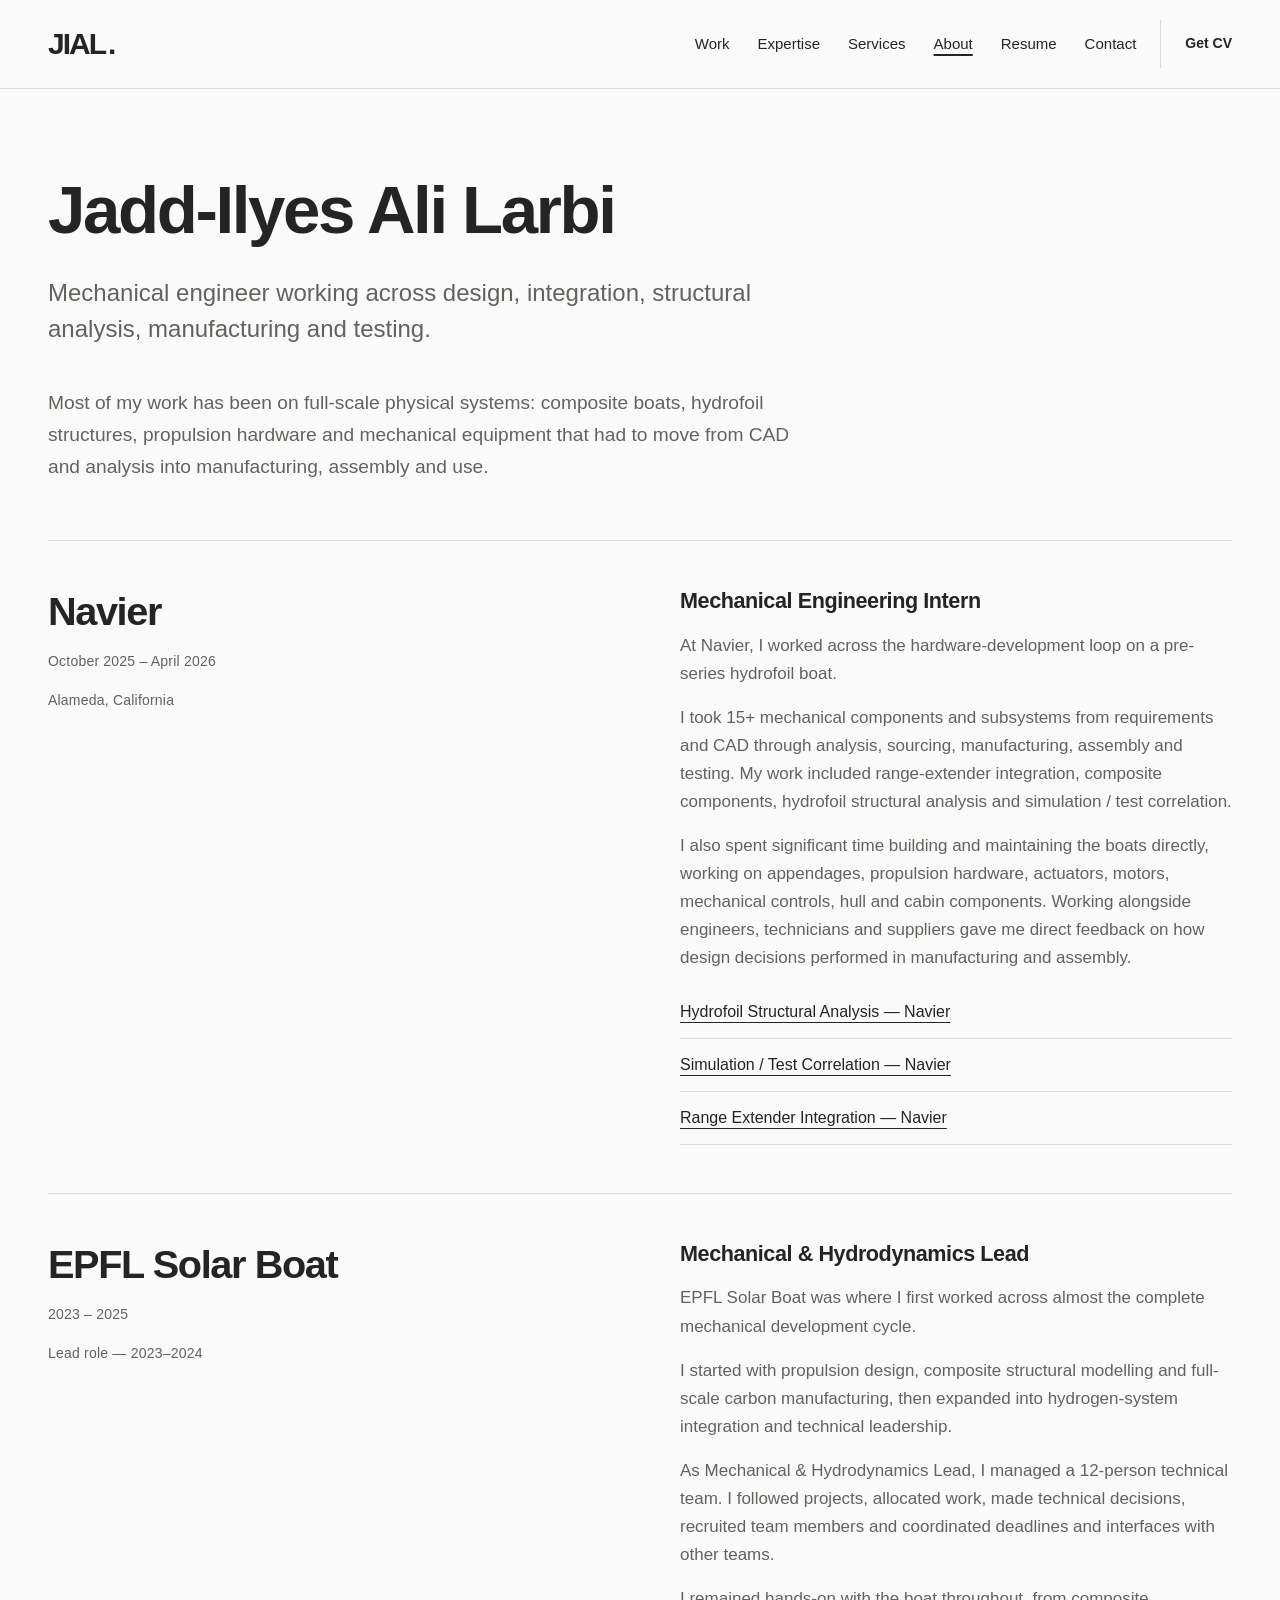
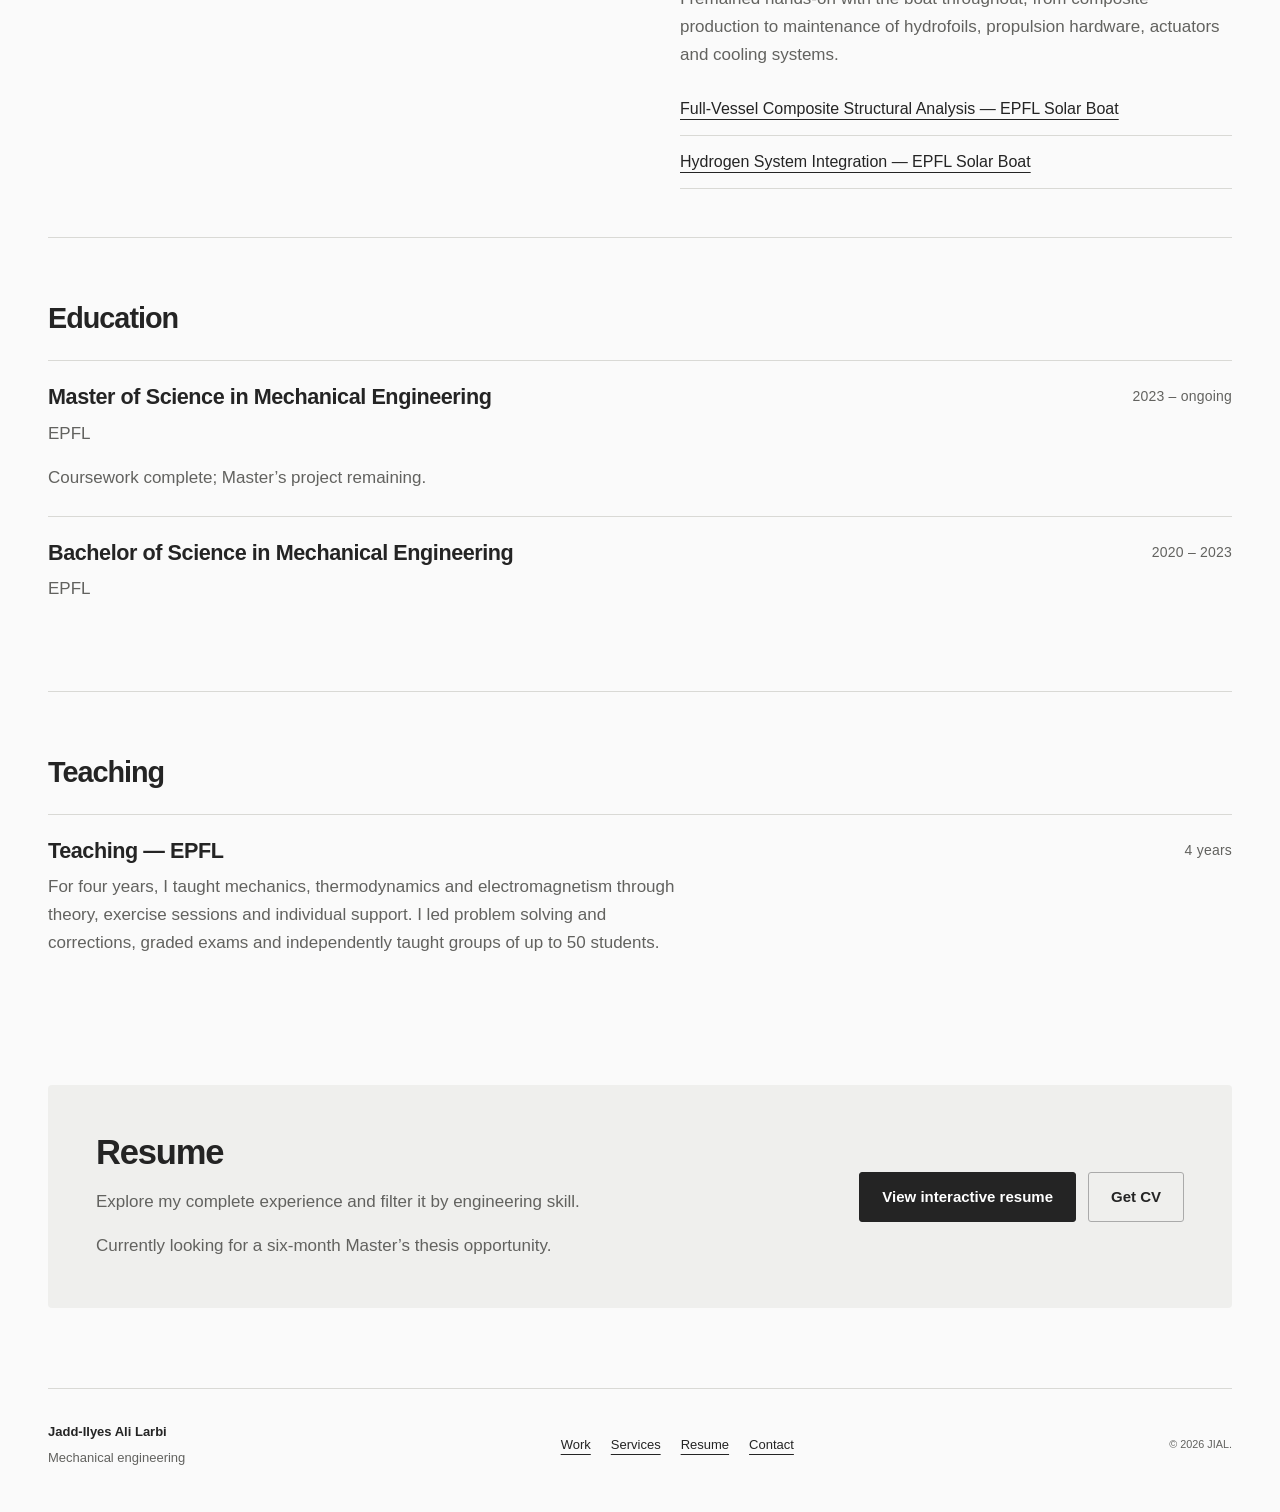
==== commit 09a575b7: "CV 2.0" ====
--- a/about/index.html
+++ b/about/index.html
@@ -1,5 +1,5 @@
 <!doctype html>
 <html lang="en"><head><meta charset="utf-8"><meta name="viewport" content="width=device-width, initial-scale=1"><meta name="description" content="Mechanical engineering experience at Navier and EPFL Solar Boat, with an EPFL education and four years of teaching."><meta name="theme-color" content="#fafafa"><meta property="og:title" content="About &amp; CV | JIAL."><meta property="og:description" content="Mechanical engineering experience at Navier and EPFL Solar Boat, with an EPFL education and four years of teaching."><meta property="og:type" content="website"><title>About &amp; CV | Jadd-Ilyes Ali Larbi</title><link rel="stylesheet" href="../site.css"><script defer src="../site.js"></script></head>
-<body><a class="skip-link" href="#main">Skip to content</a><header class="site-header"><div class="header-inner"><a class="brand" href="../index.html" aria-label="JIAL. — Home"><span class="brand-word">JIAL</span><span class="brand-period">.</span></a><button class="menu-toggle" aria-expanded="false" aria-controls="main-nav" hidden>Menu</button><nav id="main-nav" aria-label="Main navigation"><a href="../work/index.html" >Work</a><a href="../expertise/index.html" >Expertise</a><a href="../services/index.html" >Services</a><a href="../about/index.html" aria-current="page">About</a><a href="../contact/index.html" >Contact</a></nav><a class="header-cv" href="../assets/jadd-ilyes-ali-larbi-cv.pdf" download>Get CV</a></div></header>
-<main id="main" class="shell" tabindex="-1"><div class="page-heading page-heading--editorial"><h1>Jadd-Ilyes Ali Larbi</h1><p class="lead">Mechanical engineer working across design, integration, structural analysis, manufacturing and testing.</p></div><div class="about-intro"><p>Most of my work has been on full-scale physical systems: composite boats, hydrofoil structures, propulsion hardware and mechanical equipment that had to move from CAD and analysis into manufacturing, assembly and use.</p></div><section class="experience-row" id="navier"><div><h2>Navier</h2><p class="meta">October 2025 – April 2026</p><p class="meta">Alameda, California</p></div><div><h3>Mechanical Engineering Intern</h3><div class="experience-copy"><p>At Navier, I worked across the hardware-development loop on a pre-series hydrofoil boat.</p><p>I took 15+ mechanical components and subsystems from requirements and CAD through analysis, sourcing, manufacturing, assembly and testing. My work included range-extender integration, composite components, hydrofoil structural analysis and simulation / test correlation.</p><p>I also spent significant time building and maintaining the boats directly, working on appendages, propulsion hardware, actuators, motors, mechanical controls, hull and cabin components. Working alongside engineers, technicians and suppliers gave me direct feedback on how design decisions performed in manufacturing and assembly.</p></div><ul class="related-links"><li><a class="" href="../work/navier-structural-fea/index.html">Hydrofoil Structural Analysis — Navier</a></li><li><a class="" href="../work/navier-test-correlation/index.html">Simulation / Test Correlation — Navier</a></li><li><a class="" href="../work/range-extender-integration/index.html">Range Extender Integration — Navier</a></li></ul></div></section><section class="experience-row" id="solar-boat"><div><h2>EPFL Solar Boat</h2><p class="meta">2023 – 2025</p><p class="meta">Lead role — 2023–2024</p></div><div><h3>Mechanical &amp; Hydrodynamics Lead</h3><div class="experience-copy"><p>EPFL Solar Boat was where I first worked across almost the complete mechanical development cycle.</p><p>I started with propulsion design, composite structural modelling and full-scale carbon manufacturing, then expanded into hydrogen-system integration and technical leadership.</p><p>As Mechanical &amp; Hydrodynamics Lead, I managed a 12-person technical team. I followed projects, allocated work, made technical decisions, recruited team members and coordinated deadlines and interfaces with other teams.</p><p>I remained hands-on with the boat throughout, from composite production to maintenance of hydrofoils, propulsion hardware, actuators and cooling systems.</p></div><ul class="related-links"><li><a class="" href="../work/solar-boat-structural-fea/index.html">Full-Vessel Composite Structural Analysis — EPFL Solar Boat</a></li><li><a class="" href="../work/hydrogen-integration/index.html">Hydrogen System Integration — EPFL Solar Boat</a></li></ul></div></section><section class="section education" id="education"><h2>Education</h2><div class="education-list"><article id="epfl-master"><div><h3>Master of Science in Mechanical Engineering</h3><p>EPFL</p><p>Coursework complete; Master’s project remaining.</p></div><p class="meta">2023 – ongoing</p></article><article id="epfl-bachelor"><div><h3>Bachelor of Science in Mechanical Engineering</h3><p>EPFL</p></div><p class="meta">2020 – 2023</p></article></div></section><section class="section teaching" id="teaching"><h2>Teaching</h2><article><div><h3>Teaching — EPFL</h3><p>For four years, I taught mechanics, thermodynamics and electromagnetism through theory, exercise sessions and individual support. I led problem solving and corrections, graded exams and independently taught groups of up to 50 students.</p></div><p class="meta">4 years</p></article></section><section class="closing" id="resume"><div><h2>Resume / CV</h2><p>Read my complete background and experience.</p><p>Currently looking for a six-month Master’s thesis opportunity.</p></div><a class="button secondary" href="../assets/jadd-ilyes-ali-larbi-cv.pdf" download>Get CV</a></section></main>
-<footer class="shell site-footer"><div><strong>Jadd-Ilyes Ali Larbi</strong><p>Mechanical engineering</p></div><nav aria-label="Footer navigation"><a class="" href="../work/index.html">Work</a><a class="" href="../services/index.html">Services</a><a class="" href="../about/index.html#resume">Resume / CV</a><a class="" href="../contact/index.html">Contact</a></nav><small>© 2026 JIAL.</small></footer></body></html>
+<body><a class="skip-link" href="#main">Skip to content</a><header class="site-header"><div class="header-inner"><a class="brand" href="../index.html" aria-label="JIAL. — Home"><span class="brand-word">JIAL</span><span class="brand-period">.</span></a><button class="menu-toggle" aria-expanded="false" aria-controls="main-nav" hidden>Menu</button><nav id="main-nav" aria-label="Main navigation"><a href="../work/index.html" >Work</a><a href="../expertise/index.html" >Expertise</a><a href="../services/index.html" >Services</a><a href="../about/index.html" aria-current="page">About</a><a href="../resume/index.html" >Resume</a><a href="../contact/index.html" >Contact</a></nav><a class="header-cv" href="../assets/jadd-ilyes-ali-larbi-cv.pdf" download>Get CV</a></div></header>
+<main id="main" class="shell" tabindex="-1"><div class="page-heading page-heading--editorial"><h1>Jadd-Ilyes Ali Larbi</h1><p class="lead">Mechanical engineer working across design, integration, structural analysis, manufacturing and testing.</p></div><div class="about-intro"><p>Most of my work has been on full-scale physical systems: composite boats, hydrofoil structures, propulsion hardware and mechanical equipment that had to move from CAD and analysis into manufacturing, assembly and use.</p></div><section class="experience-row" id="navier"><div><h2>Navier</h2><p class="meta">October 2025 – April 2026</p><p class="meta">Alameda, California</p></div><div><h3>Mechanical Engineering Intern</h3><div class="experience-copy"><p>At Navier, I worked across the hardware-development loop on a pre-series hydrofoil boat.</p><p>I took 15+ mechanical components and subsystems from requirements and CAD through analysis, sourcing, manufacturing, assembly and testing. My work included range-extender integration, composite components, hydrofoil structural analysis and simulation / test correlation.</p><p>I also spent significant time building and maintaining the boats directly, working on appendages, propulsion hardware, actuators, motors, mechanical controls, hull and cabin components. Working alongside engineers, technicians and suppliers gave me direct feedback on how design decisions performed in manufacturing and assembly.</p></div><ul class="related-links"><li><a class="" href="../work/navier-structural-fea/index.html">Hydrofoil Structural Analysis — Navier</a></li><li><a class="" href="../work/navier-test-correlation/index.html">Simulation / Test Correlation — Navier</a></li><li><a class="" href="../work/range-extender-integration/index.html">Range Extender Integration — Navier</a></li></ul></div></section><section class="experience-row" id="solar-boat"><div><h2>EPFL Solar Boat</h2><p class="meta">2023 – 2025</p><p class="meta">Lead role — 2023–2024</p></div><div><h3>Mechanical &amp; Hydrodynamics Lead</h3><div class="experience-copy"><p>EPFL Solar Boat was where I first worked across almost the complete mechanical development cycle.</p><p>I started with propulsion design, composite structural modelling and full-scale carbon manufacturing, then expanded into hydrogen-system integration and technical leadership.</p><p>As Mechanical &amp; Hydrodynamics Lead, I managed a 12-person technical team. I followed projects, allocated work, made technical decisions, recruited team members and coordinated deadlines and interfaces with other teams.</p><p>I remained hands-on with the boat throughout, from composite production to maintenance of hydrofoils, propulsion hardware, actuators and cooling systems.</p></div><ul class="related-links"><li><a class="" href="../work/solar-boat-structural-fea/index.html">Full-Vessel Composite Structural Analysis — EPFL Solar Boat</a></li><li><a class="" href="../work/hydrogen-integration/index.html">Hydrogen System Integration — EPFL Solar Boat</a></li></ul></div></section><section class="section education" id="education"><h2>Education</h2><div class="education-list"><article id="epfl-master"><div><h3>Master of Science in Mechanical Engineering</h3><p>EPFL</p><p>Coursework complete; Master’s project remaining.</p></div><p class="meta">2023 – ongoing</p></article><article id="epfl-bachelor"><div><h3>Bachelor of Science in Mechanical Engineering</h3><p>EPFL</p></div><p class="meta">2020 – 2023</p></article></div></section><section class="section teaching" id="teaching"><h2>Teaching</h2><article><div><h3>Teaching — EPFL</h3><p>For four years, I taught mechanics, thermodynamics and electromagnetism through theory, exercise sessions and individual support. I led problem solving and corrections, graded exams and independently taught groups of up to 50 students.</p></div><p class="meta">4 years</p></article></section><section class="closing" id="resume"><div><h2>Resume</h2><p>Explore my complete experience and filter it by engineering skill.</p><p>Currently looking for a six-month Master’s thesis opportunity.</p></div><div class="actions"><a class="button" href="../resume/index.html">View interactive resume</a><a class="button secondary" href="../assets/jadd-ilyes-ali-larbi-cv.pdf" download>Get CV</a></div></section></main>
+<footer class="shell site-footer"><div><strong>Jadd-Ilyes Ali Larbi</strong><p>Mechanical engineering</p></div><nav aria-label="Footer navigation"><a class="" href="../work/index.html">Work</a><a class="" href="../services/index.html">Services</a><a class="" href="../resume/index.html">Resume</a><a class="" href="../contact/index.html">Contact</a></nav><small>© 2026 JIAL.</small></footer></body></html>
--- a/site.css
+++ b/site.css
@@ -68,3 +68,13 @@
 .case-study--range-extender .case-study-callout{background:#f0ece6}.constraint-rail{border-top:1px solid var(--line)}.constraint-rail section{display:grid;grid-template-columns:44px minmax(0,1fr);gap:18px;padding:18px 0;border-bottom:1px solid var(--line)}.constraint-rail span{font:600 11px/1 ui-monospace,SFMono-Regular,Consolas,monospace;color:var(--muted);padding-top:5px}.constraint-rail h3{font-size:1rem;margin:0 0 7px}.constraint-rail p{font-size:14px;margin:0;color:var(--muted)}.development-loop{display:grid;grid-template-columns:repeat(3,minmax(0,1fr));list-style:none;padding:0;margin:0;border-top:1px solid var(--line);border-left:1px solid var(--line);counter-reset:loop}.development-loop li{position:relative;min-height:170px;padding:52px 22px 24px;border-right:1px solid var(--line);border-bottom:1px solid var(--line);counter-increment:loop}.development-loop li::before{content:counter(loop,decimal-leading-zero);position:absolute;top:20px;left:22px;font:600 11px/1 ui-monospace,SFMono-Regular,Consolas,monospace;color:var(--muted)}.development-loop h3{font-size:1rem;margin:0 0 10px}.development-loop p{font-size:14px;margin:0;color:var(--muted)}.release-outcome{border-left:4px solid var(--ink);padding-left:30px}.release-outcome p:first-child{font-size:1.08rem;color:var(--ink)}
 @media(max-width:1000px){.development-loop{grid-template-columns:repeat(2,minmax(0,1fr))}}
 @media(max-width:760px){.case-grid,.tradeoff-grid,.scale-strip,.analysis-scope,.correlation-flow,.correlation-conclusions,.development-loop{grid-template-columns:1fr}.process-flow{grid-template-columns:1fr}.process-flow li{min-height:0;padding:18px 8px}.process-flow li+li{border-left:0;border-top:1px solid var(--line)}.process-flow li+li::before{content:'↓';left:auto;right:8px;top:-9px}.process-flow p{margin-top:10px}.analysis-scope{border-left:0}.analysis-scope section{border-left:1px solid var(--line)}.decision-panel,.release-outcome{padding-left:20px}.correlation-flow li{border-top:0;border-left:2px solid var(--ink);padding:12px 0 22px 22px}.correlation-flow li::after{left:-6px;right:auto;top:0}.uncertainty-grid{grid-template-columns:1fr}.uncertainty-grid section,.uncertainty-grid section:nth-child(4){grid-column:1}.development-loop li{min-height:0}}
+
+/* Interactive Resume: editorial hierarchy with progressive skill highlighting. */
+.resume-hero{padding-bottom:clamp(52px,7vw,88px)}.resume-hero .page-heading{padding-bottom:24px}.resume-intro{font-size:clamp(1.08rem,1.55vw,1.28rem);line-height:1.65;max-width:78ch;color:var(--ink)}.resume-instruction{margin-top:30px;padding-top:20px;border-top:1px solid var(--line);font-size:14px;max-width:76ch}
+.resume-interactive{display:grid;grid-template-columns:minmax(0,2.05fr) minmax(280px,1fr);gap:clamp(52px,7vw,96px);align-items:start;padding:clamp(58px,7vw,88px) 0;border-top:1px solid var(--line)}.resume-experience-column>h2,.resume-skills h2{font-size:clamp(1.7rem,2.8vw,2.5rem)}.resume-experience{padding:38px 0 48px;border-bottom:1px solid var(--line)}.resume-experience:first-of-type{padding-top:32px}.resume-experience>header{display:grid;grid-template-columns:minmax(0,1fr) auto;gap:28px;align-items:start}.resume-experience h3{font-size:clamp(1.45rem,2.2vw,2rem)}.resume-role{margin-top:7px;color:var(--ink);font-weight:600}.resume-experience-meta{text-align:right;font-size:14px}.resume-experience-meta p+p{margin-top:2px}.resume-experience-summary{margin-top:24px;max-width:68ch}.resume-missions{list-style:none;padding:0;margin:28px 0 0}.resume-mission{position:relative;padding:16px 12px 16px 24px;border-top:1px solid var(--line);transition:opacity .16s ease,background .16s ease,border-color .16s ease}.resume-mission::before{content:'';position:absolute;left:4px;top:27px;width:5px;height:5px;border-radius:50%;background:var(--muted)}.resume-mission p{color:var(--ink);font-size:16px}.resume-mission.is-match{background:var(--surface);border-left:3px solid var(--ink);padding-left:25px}.resume-mission.is-match::before{display:none}.resume-mission.is-muted{opacity:.42}.resume-expand,.resume-clear{border:0;background:transparent;color:var(--ink);font-size:14px;font-weight:600;text-decoration:underline;text-underline-offset:5px;padding:12px 0}.resume-expand{margin-top:8px}.resume-related{margin-top:28px}.resume-related h4{font-size:14px;margin:0 0 8px}.resume-related .related-links{margin-top:0}.resume-related .related-links li{padding:7px 0;border:0}
+.resume-skills-sticky{position:sticky;top:116px}.resume-skills-heading{display:flex;align-items:baseline;justify-content:space-between;gap:18px;padding-bottom:20px}.resume-skill-list{border-top:1px solid var(--line)}.resume-skill{width:100%;display:grid;grid-template-columns:minmax(0,1fr) auto;gap:18px;text-align:left;align-items:start;padding:18px 0;border:0;border-bottom:1px solid var(--line);background:transparent;color:var(--ink)}.resume-skill>span:first-child{display:grid;gap:7px}.resume-skill strong{font-size:15px;line-height:1.35}.resume-skill small{font-size:13px;line-height:1.5;color:var(--muted);font-weight:400}.resume-skill-count{min-width:30px;text-align:center;padding:2px 7px;border:1px solid var(--line);border-radius:999px;font-size:12px;font-variant-numeric:tabular-nums}.resume-skill:hover{background:var(--surface)}.resume-skill[aria-pressed="true"]{background:var(--ink);color:var(--paper);padding-inline:16px}.resume-skill[aria-pressed="true"] small{color:#c8c8c4}.resume-skill[aria-pressed="true"] .resume-skill-count{border-color:#777;color:var(--paper)}.resume-filter-status{margin-top:16px;min-height:24px;font-size:13px}
+.resume-mission.is-muted{opacity:.7}
+.resume-education-list article{display:grid;grid-template-columns:minmax(0,1fr) auto;gap:36px;padding:24px 0;border-top:1px solid var(--line)}.resume-education-list h3{margin-bottom:8px}.resume-education-list p+p{margin-top:4px}.resume-education-list .meta{text-align:right;white-space:nowrap}.resume-distinction{display:grid;grid-template-columns:minmax(180px,.6fr) minmax(0,1.4fr);gap:40px;margin:0 0 64px;padding:32px 0;border-block:1px solid var(--line)}.resume-distinction>p:last-child{font-size:clamp(1.2rem,2vw,1.65rem);line-height:1.45;color:var(--ink);max-width:40ch}.resume-toolset-grid{display:grid;grid-template-columns:repeat(2,minmax(0,1fr));gap:0 48px;border-top:1px solid var(--line)}.resume-toolset-grid article{padding:22px 0;border-bottom:1px solid var(--line)}.resume-toolset-grid h3{font-size:1rem;margin-bottom:8px}.resume-toolset-grid p{font-size:15px}
+@media(max-width:1000px){.resume-interactive{grid-template-columns:minmax(0,1.65fr) minmax(260px,1fr);gap:42px}.resume-skills-sticky{top:104px}.resume-toolset-grid{gap:0 32px}}
+@media(max-width:760px){.resume-hero{padding-bottom:46px}.resume-interactive{grid-template-columns:1fr;gap:48px;padding:46px 0}.resume-skills{grid-row:1}.resume-experience-column{grid-row:2}.resume-skills-sticky{position:static}.resume-skill-list{display:grid;grid-template-columns:1fr}.resume-skill{padding:15px 0}.resume-skill[aria-pressed="true"]{padding-inline:14px}.resume-experience>header{grid-template-columns:1fr;gap:10px}.resume-experience-meta{text-align:left}.resume-experience-meta p{display:inline}.resume-experience-meta p+p::before{content:' · '}.resume-mission{padding-right:0}.resume-education-list article{grid-template-columns:1fr;gap:8px}.resume-education-list .meta{text-align:left}.resume-distinction{grid-template-columns:1fr;gap:12px;margin-bottom:48px}.resume-toolset-grid{grid-template-columns:1fr}}
+@media print{.resume-skills,.resume-expand,.resume-instruction{display:none!important}.resume-interactive{display:block}.resume-mission[hidden]{display:list-item!important}.resume-mission{opacity:1!important}.resume-experience{break-inside:avoid}.resume-toolset-grid{grid-template-columns:repeat(2,minmax(0,1fr))}}
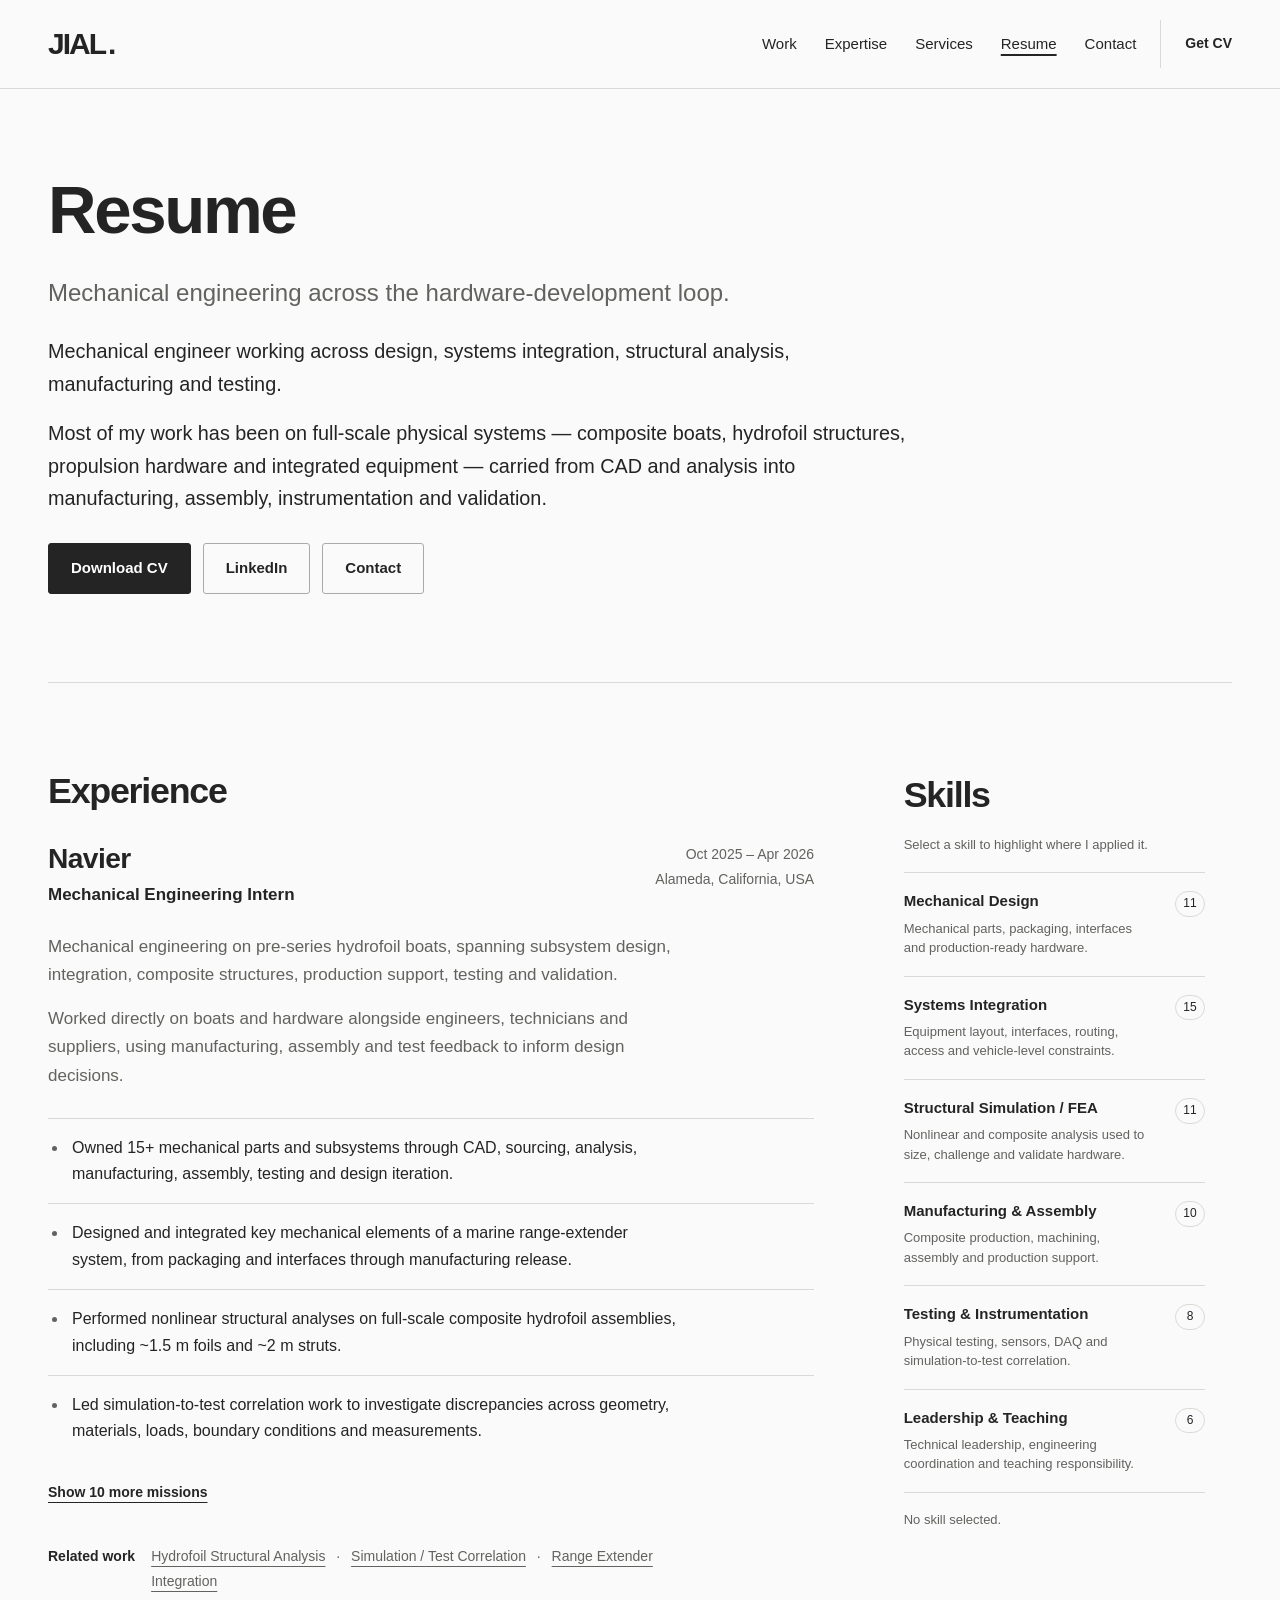
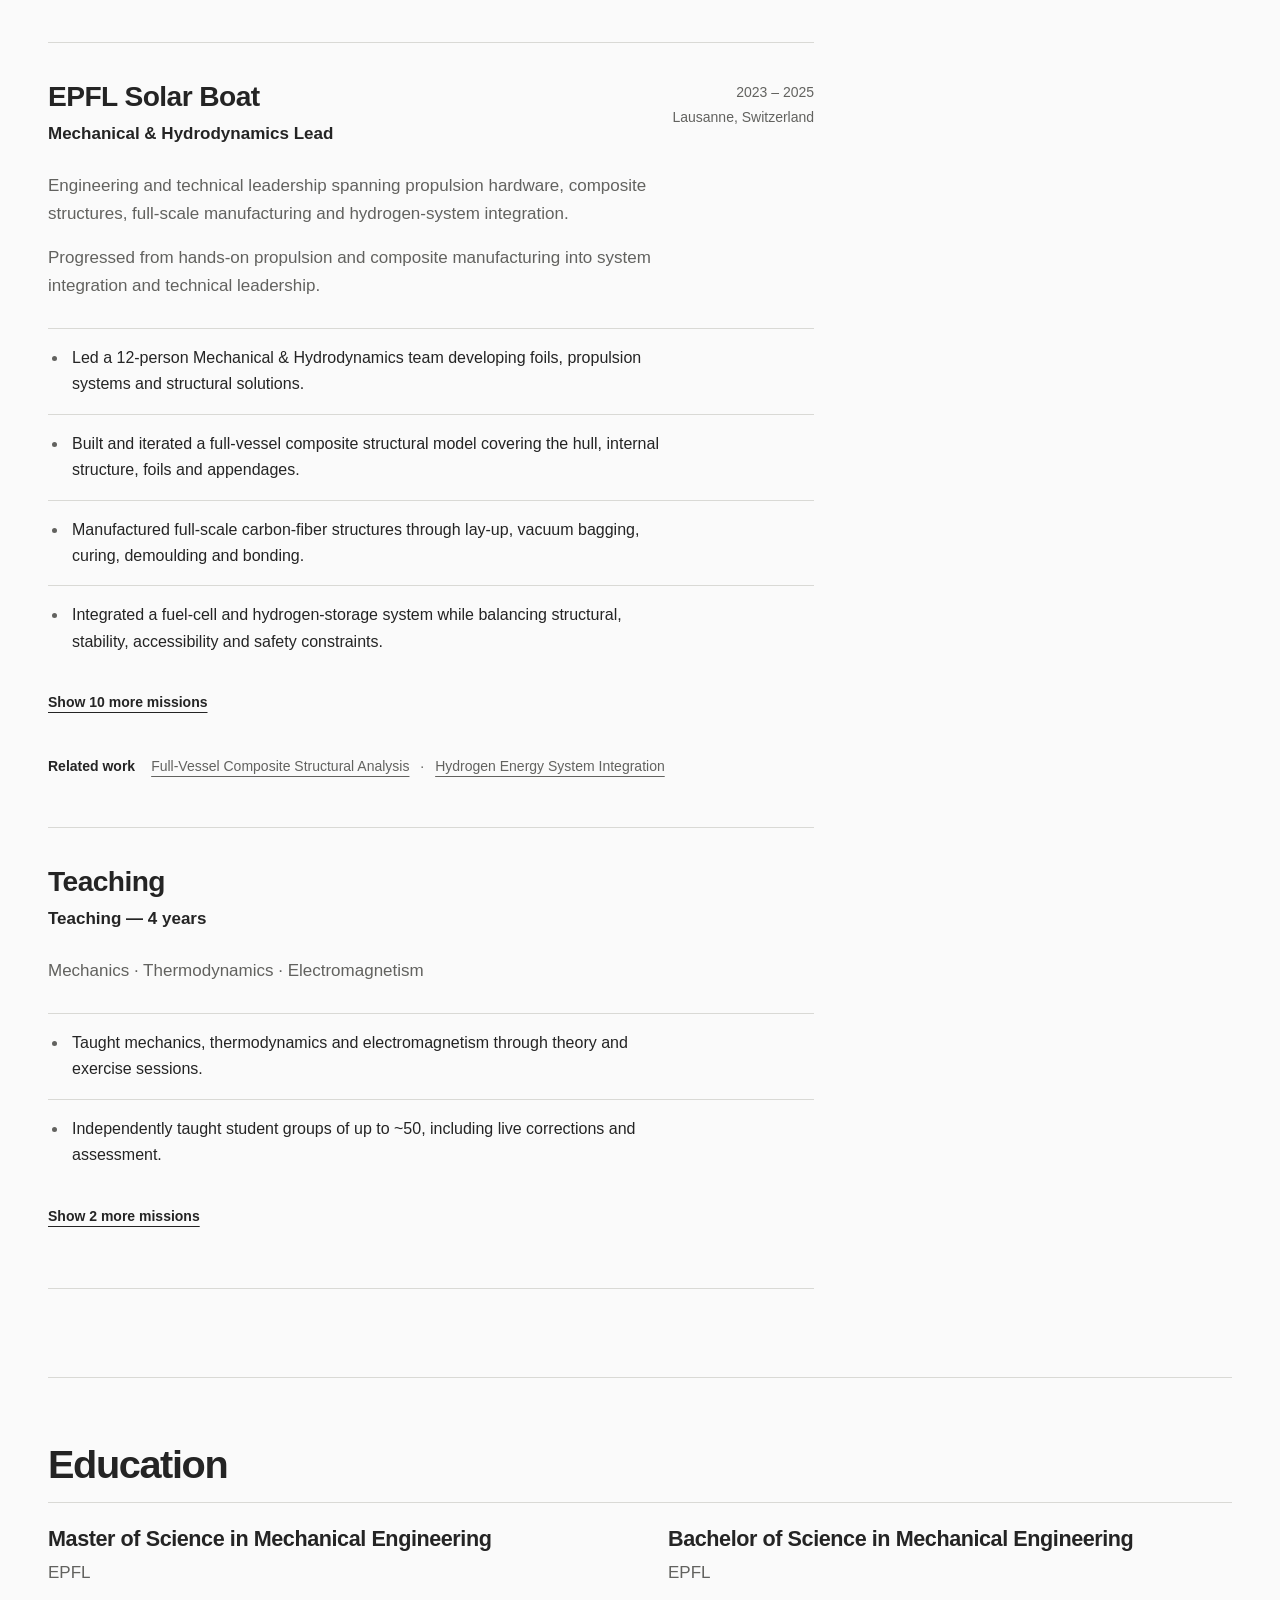
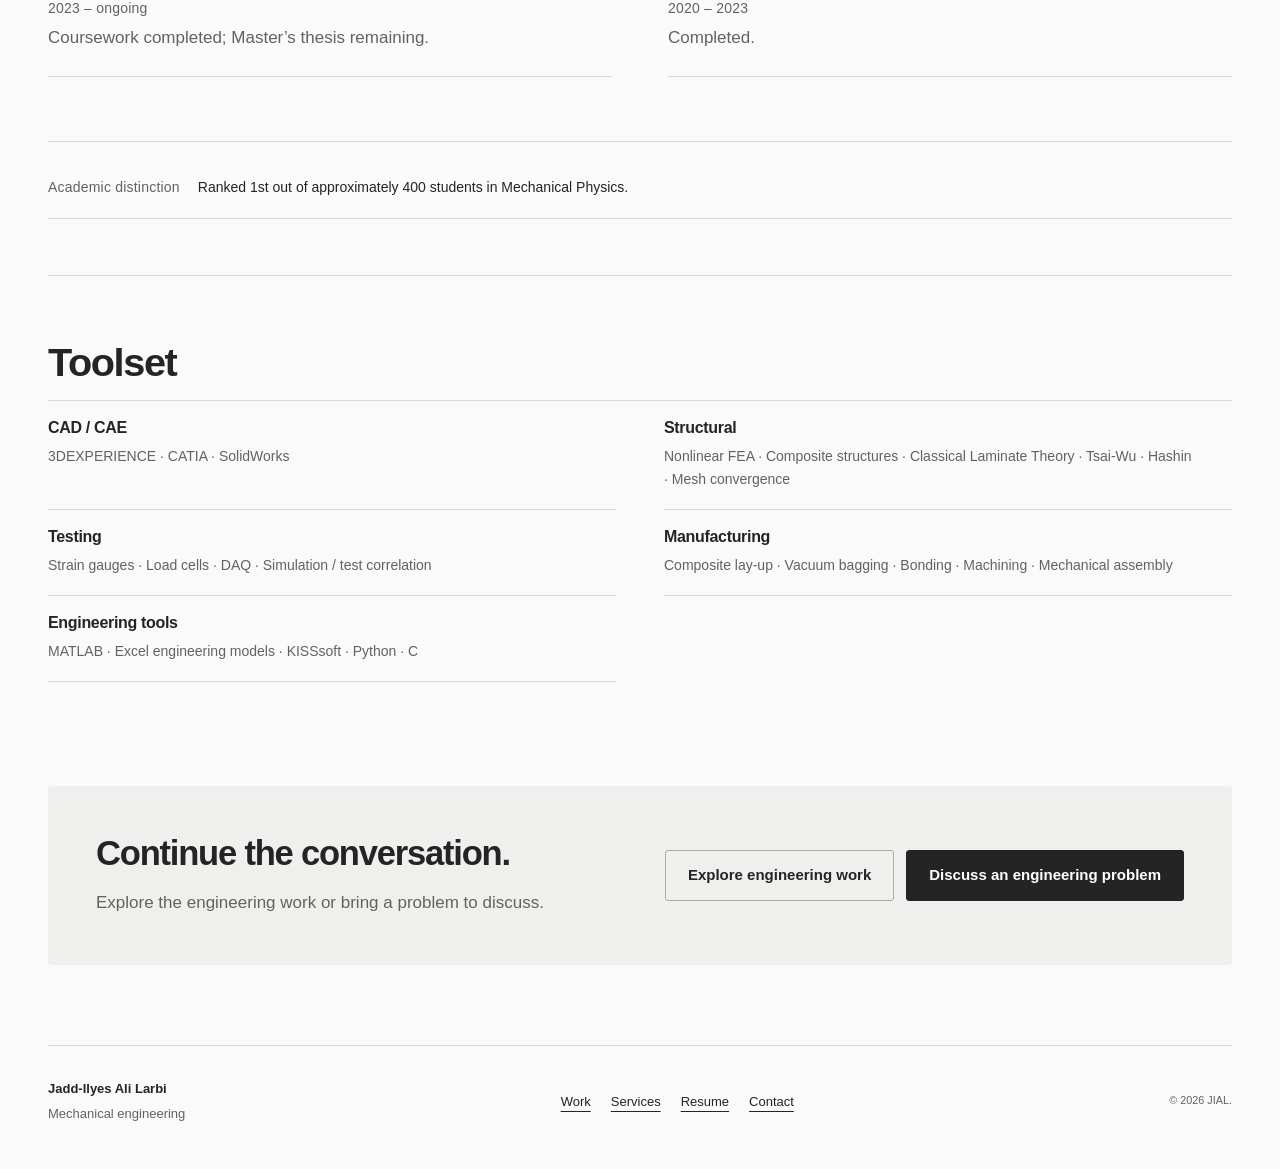
==== commit 88d97d01: "CV 2.3" ====
--- a/about/index.html
+++ b/about/index.html
@@ -1,5 +1,3 @@
 <!doctype html>
-<html lang="en"><head><meta charset="utf-8"><meta name="viewport" content="width=device-width, initial-scale=1"><meta name="description" content="Mechanical engineering experience at Navier and EPFL Solar Boat, with an EPFL education and four years of teaching."><meta name="theme-color" content="#fafafa"><meta property="og:title" content="About &amp; CV | JIAL."><meta property="og:description" content="Mechanical engineering experience at Navier and EPFL Solar Boat, with an EPFL education and four years of teaching."><meta property="og:type" content="website"><title>About &amp; CV | Jadd-Ilyes Ali Larbi</title><link rel="stylesheet" href="../site.css"><script defer src="../site.js"></script></head>
-<body><a class="skip-link" href="#main">Skip to content</a><header class="site-header"><div class="header-inner"><a class="brand" href="../index.html" aria-label="JIAL. — Home"><span class="brand-word">JIAL</span><span class="brand-period">.</span></a><button class="menu-toggle" aria-expanded="false" aria-controls="main-nav" hidden>Menu</button><nav id="main-nav" aria-label="Main navigation"><a href="../work/index.html" >Work</a><a href="../expertise/index.html" >Expertise</a><a href="../services/index.html" >Services</a><a href="../about/index.html" aria-current="page">About</a><a href="../resume/index.html" >Resume</a><a href="../contact/index.html" >Contact</a></nav><a class="header-cv" href="../assets/jadd-ilyes-ali-larbi-cv.pdf" download>Get CV</a></div></header>
-<main id="main" class="shell" tabindex="-1"><div class="page-heading page-heading--editorial"><h1>Jadd-Ilyes Ali Larbi</h1><p class="lead">Mechanical engineer working across design, integration, structural analysis, manufacturing and testing.</p></div><div class="about-intro"><p>Most of my work has been on full-scale physical systems: composite boats, hydrofoil structures, propulsion hardware and mechanical equipment that had to move from CAD and analysis into manufacturing, assembly and use.</p></div><section class="experience-row" id="navier"><div><h2>Navier</h2><p class="meta">October 2025 – April 2026</p><p class="meta">Alameda, California</p></div><div><h3>Mechanical Engineering Intern</h3><div class="experience-copy"><p>At Navier, I worked across the hardware-development loop on a pre-series hydrofoil boat.</p><p>I took 15+ mechanical components and subsystems from requirements and CAD through analysis, sourcing, manufacturing, assembly and testing. My work included range-extender integration, composite components, hydrofoil structural analysis and simulation / test correlation.</p><p>I also spent significant time building and maintaining the boats directly, working on appendages, propulsion hardware, actuators, motors, mechanical controls, hull and cabin components. Working alongside engineers, technicians and suppliers gave me direct feedback on how design decisions performed in manufacturing and assembly.</p></div><ul class="related-links"><li><a class="" href="../work/navier-structural-fea/index.html">Hydrofoil Structural Analysis — Navier</a></li><li><a class="" href="../work/navier-test-correlation/index.html">Simulation / Test Correlation — Navier</a></li><li><a class="" href="../work/range-extender-integration/index.html">Range Extender Integration — Navier</a></li></ul></div></section><section class="experience-row" id="solar-boat"><div><h2>EPFL Solar Boat</h2><p class="meta">2023 – 2025</p><p class="meta">Lead role — 2023–2024</p></div><div><h3>Mechanical &amp; Hydrodynamics Lead</h3><div class="experience-copy"><p>EPFL Solar Boat was where I first worked across almost the complete mechanical development cycle.</p><p>I started with propulsion design, composite structural modelling and full-scale carbon manufacturing, then expanded into hydrogen-system integration and technical leadership.</p><p>As Mechanical &amp; Hydrodynamics Lead, I managed a 12-person technical team. I followed projects, allocated work, made technical decisions, recruited team members and coordinated deadlines and interfaces with other teams.</p><p>I remained hands-on with the boat throughout, from composite production to maintenance of hydrofoils, propulsion hardware, actuators and cooling systems.</p></div><ul class="related-links"><li><a class="" href="../work/solar-boat-structural-fea/index.html">Full-Vessel Composite Structural Analysis — EPFL Solar Boat</a></li><li><a class="" href="../work/hydrogen-integration/index.html">Hydrogen System Integration — EPFL Solar Boat</a></li></ul></div></section><section class="section education" id="education"><h2>Education</h2><div class="education-list"><article id="epfl-master"><div><h3>Master of Science in Mechanical Engineering</h3><p>EPFL</p><p>Coursework complete; Master’s project remaining.</p></div><p class="meta">2023 – ongoing</p></article><article id="epfl-bachelor"><div><h3>Bachelor of Science in Mechanical Engineering</h3><p>EPFL</p></div><p class="meta">2020 – 2023</p></article></div></section><section class="section teaching" id="teaching"><h2>Teaching</h2><article><div><h3>Teaching — EPFL</h3><p>For four years, I taught mechanics, thermodynamics and electromagnetism through theory, exercise sessions and individual support. I led problem solving and corrections, graded exams and independently taught groups of up to 50 students.</p></div><p class="meta">4 years</p></article></section><section class="closing" id="resume"><div><h2>Resume</h2><p>Explore my complete experience and filter it by engineering skill.</p><p>Currently looking for a six-month Master’s thesis opportunity.</p></div><div class="actions"><a class="button" href="../resume/index.html">View interactive resume</a><a class="button secondary" href="../assets/jadd-ilyes-ali-larbi-cv.pdf" download>Get CV</a></div></section></main>
-<footer class="shell site-footer"><div><strong>Jadd-Ilyes Ali Larbi</strong><p>Mechanical engineering</p></div><nav aria-label="Footer navigation"><a class="" href="../work/index.html">Work</a><a class="" href="../services/index.html">Services</a><a class="" href="../resume/index.html">Resume</a><a class="" href="../contact/index.html">Contact</a></nav><small>© 2026 JIAL.</small></footer></body></html>
+<html lang="en"><head><meta charset="utf-8"><meta name="viewport" content="width=device-width, initial-scale=1"><meta name="robots" content="noindex, follow"><meta http-equiv="refresh" content="0; url=../resume/index.html"><link rel="canonical" href="https://www.jadd-engineering.com/resume/"><title>Redirecting to Resume | Jadd-Ilyes Ali Larbi</title><script>window.location.replace("../resume/index.html");</script></head>
+<body><p>Redirecting to <a href="../resume/index.html">Resume</a>.</p></body></html>
